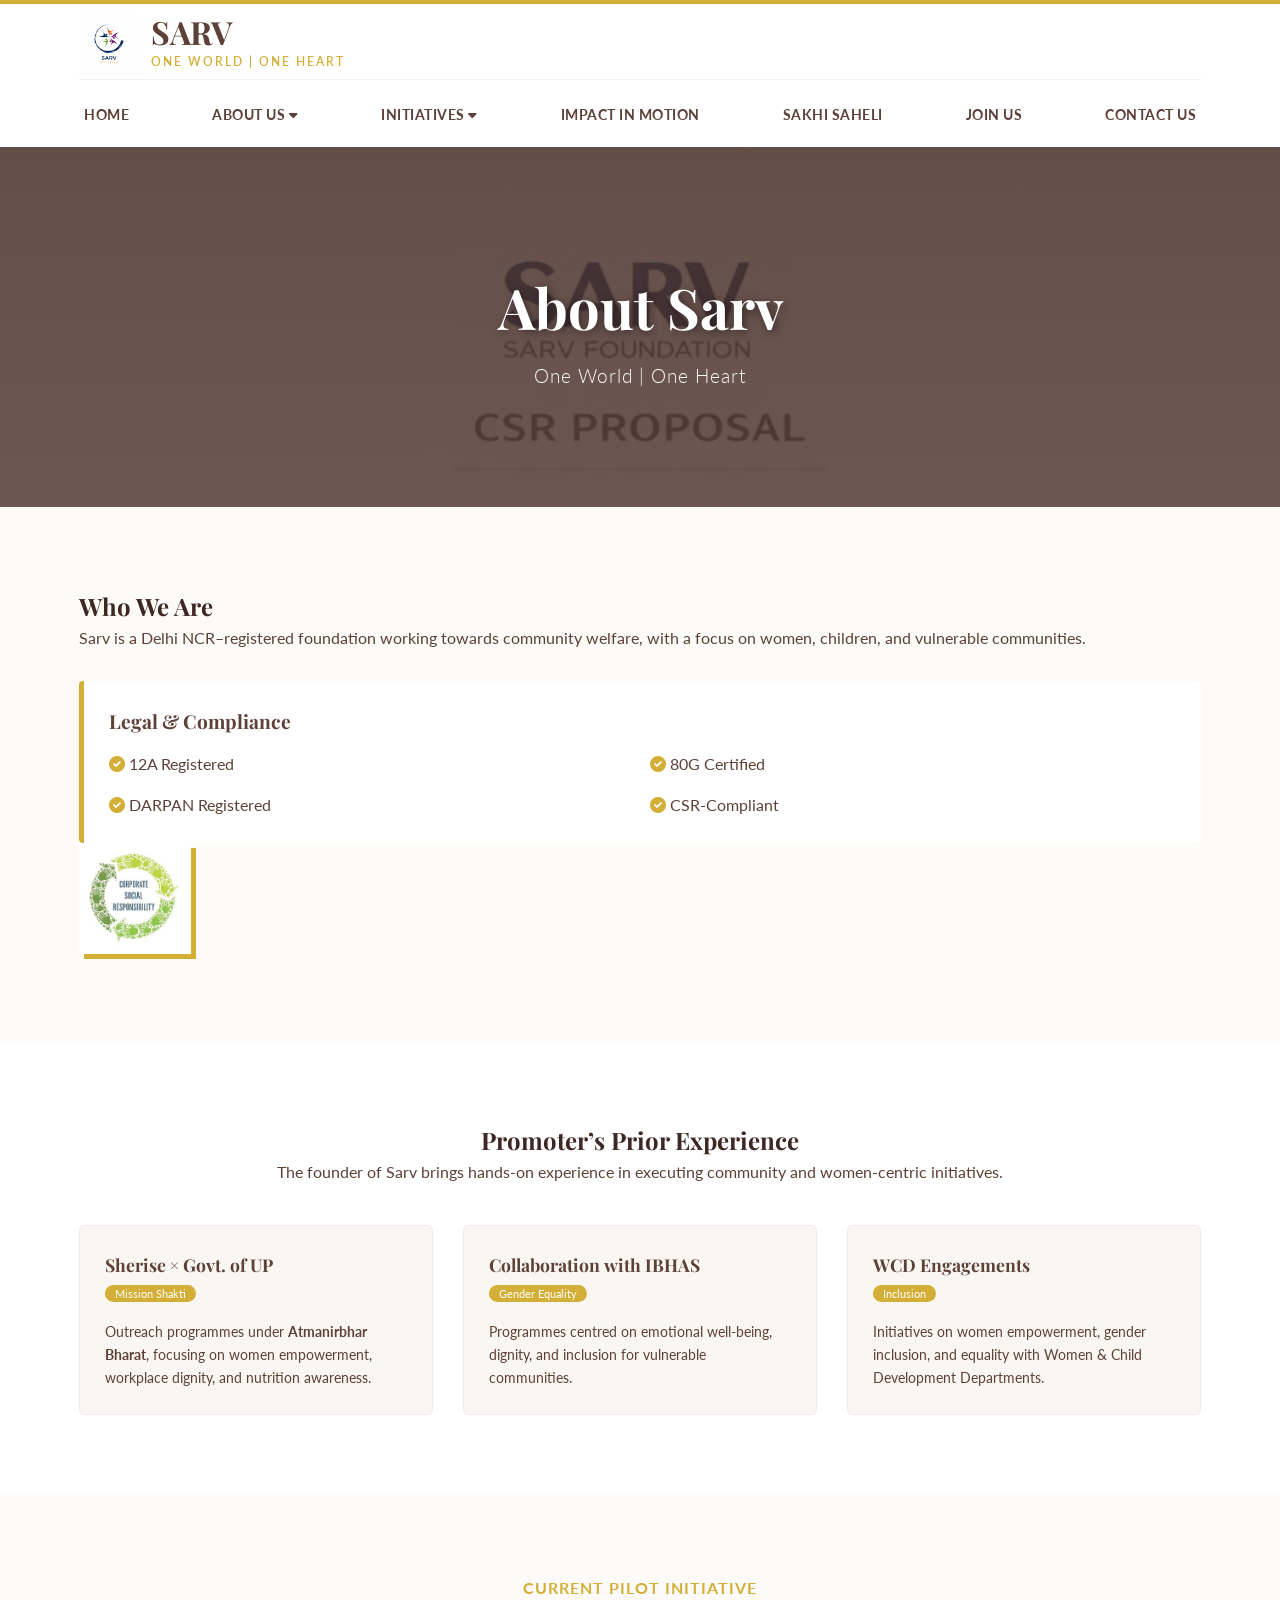
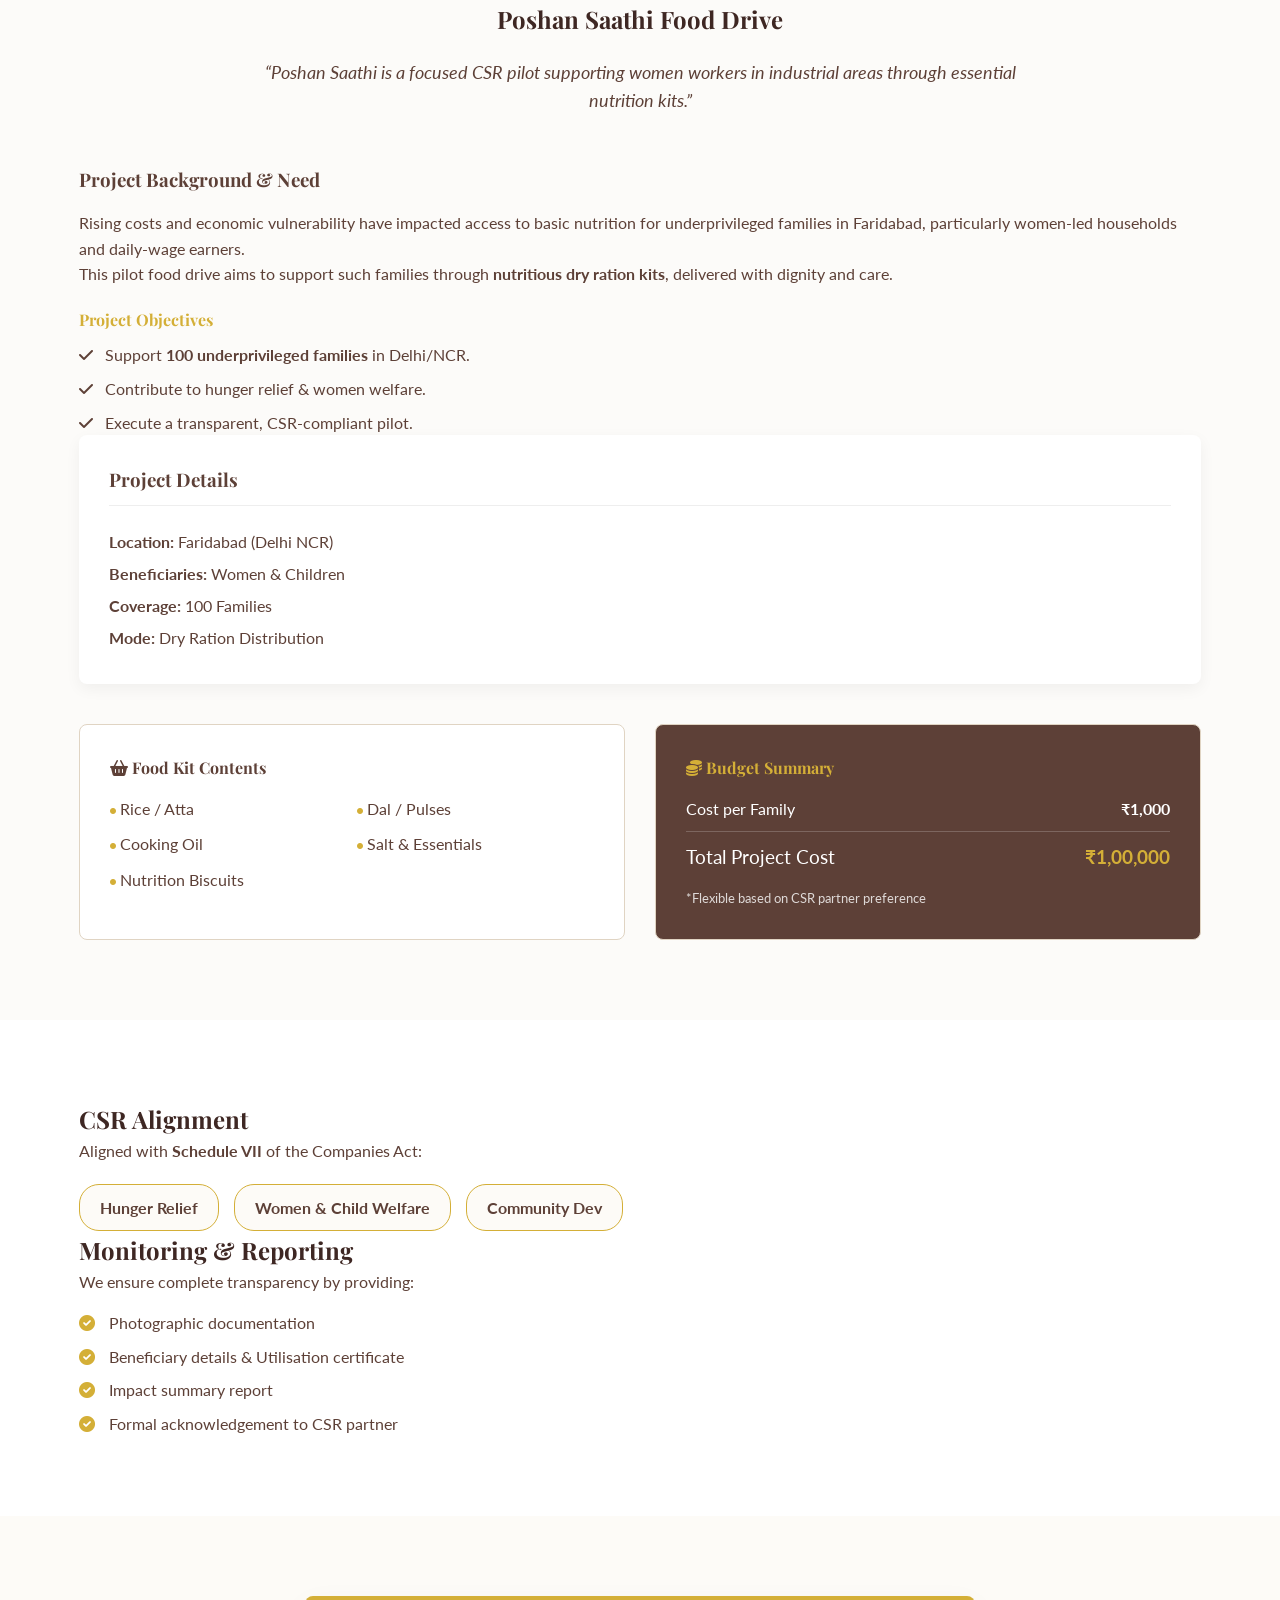
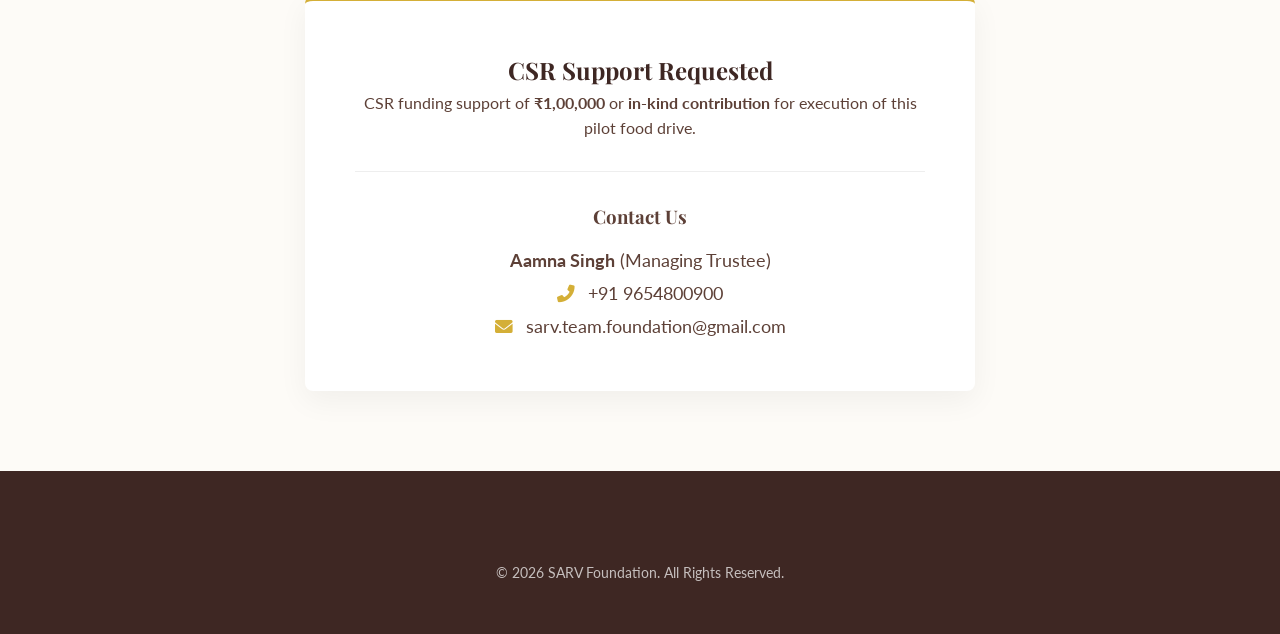
==== about.html @ adab94d7 "Update about.html" ====
<!DOCTYPE html>
<html lang="en">
<head>
    <meta charset="UTF-8">
    <meta name="viewport" content="width=device-width, initial-scale=1.0">
    <title>About Us | SARV FOUNDATION</title>
    <link rel="stylesheet" href="style.css">
    <link href="https://fonts.googleapis.com/css2?family=Lato:wght@300;400;600&family=Playfair+Display:wght@500;600;700&display=swap" rel="stylesheet">
    <link rel="stylesheet" href="https://cdnjs.cloudflare.com/ajax/libs/font-awesome/6.0.0/css/all.min.css">
</head>
<body>

    <nav class="navbar">
    <div class="container nav-wrapper">
        
        <div class="brand-row">
            <a href="index.html" class="logo-link">
                <img src="assets/logo final.jpeg" alt="Sarv Foundation Logo">
                <div class="logo-text">
                    <h2>SARV</h2>
                    <span>ONE WORLD | ONE HEART</span>
                </div>
            </a>
            <div class="hamburger">
                <i class="fas fa-bars"></i>
            </div>
        </div>

        <div class="menu-row">
            <ul class="nav-menu">
                <li><a href="index.html">HOME</a></li>
                
                <li class="dropdown">
                    <a href="about.html" class="dropbtn" class="active">ABOUT US <i class="fas fa-caret-down"></i></a>
                    <ul class="dropdown-content">
                        <li><a href="essence.html">OUR ESSENCE</a></li>
                        <li><a href="journey.html">OUR JOURNEY</a></li>
                        <li><a href="vision.html">OUR VISION</a></li>
                        <li><a href="mission.html">OUR MISSION</a></li>
                        <li><a href="values.html">OUR VALUES</a></li>
                    </ul>
                </li>
                <li class="dropdown">
                    <a href="initiatives.html" class="dropbtn">INITIATIVES <i class="fas fa-caret-down"></i></a>
                    <ul class="dropdown-content">
                        <li><a href="sakhi-saheli.html">SAKHI SAHELI</a></li>
                    </ul>
                </li>
                <li><a href="impact.html">IMPACT IN MOTION</a></li>
                <li><a href="sakhi-saheli.html">SAKHI SAHELI</a></li>
                <li><a href="join-us.html">JOIN US</a></li>
                <li><a href="contact.html">CONTACT US</a></li>
            </ul>
        </div>

    </div>
</nav>
    <header class="hero-section" style="height: 40vh; background: linear-gradient(rgba(93, 64, 55, 0.7), rgba(93, 64, 55, 0.7)), url('assets/sakhi saheli flyer.jpeg') center/cover;">
        <div class="hero-overlay"></div>
        <div class="container hero-content text-center">
            <h1 style="color: #fff;">About Sarv</h1>
            <p style="color: #fdfbf7; font-size: 1.2rem;">One World | One Heart</p>
        </div>
    </header>

    <section class="section-padding bg-warm">
        <div class="container split-layout">
            <div class="text-block">
                <h2 class="section-title">Who We Are</h2>
                <p class="lead-text">Sarv is a Delhi NCR–registered foundation working towards community welfare, with a focus on women, children, and vulnerable communities.</p>
                
                <div class="compliance-box" style="margin-top: 30px; background: #fff; padding: 25px; border-left: 5px solid var(--gold-accent); border-radius: 4px;">
                    <h3 style="font-size: 1.2rem; margin-bottom: 15px; color: var(--primary-brown);">Legal & Compliance</h3>
                    <ul class="cert-grid" style="display: grid; grid-template-columns: 1fr 1fr; gap: 15px; list-style: none;">
                        <li><i class="fas fa-check-circle" style="color: var(--gold-accent);"></i> 12A Registered</li>
                        <li><i class="fas fa-check-circle" style="color: var(--gold-accent);"></i> 80G Certified</li>
                        <li><i class="fas fa-check-circle" style="color: var(--gold-accent);"></i> DARPAN Registered</li>
                        <li><i class="fas fa-check-circle" style="color: var(--gold-accent);"></i> CSR-Compliant</li>
                    </ul>
                </div>
            </div>
            <div class="image-block">
                <img src="assets/csr logo.jpg.jpeg" alt="CSR Compliance" class="framed-img" style="width: 10%; border: 8px solid #fff; box-shadow: 5px 5px 0 var(--gold-accent);">
            </div>
        </div>
    </section>

    <section class="section-padding bg-white">
        <div class="container">
            <h2 class="section-title text-center">Promoter’s Prior Experience</h2>
            <p class="section-sub text-center" style="max-width: 800px; margin: 0 auto 40px auto;">The founder of Sarv brings hands-on experience in executing community and women-centric initiatives.</p>
            
            <div class="project-grid" style="display: grid; grid-template-columns: repeat(3, 1fr); gap: 30px;">
                <div class="project-card" style="padding: 25px; border: 1px solid #eee; background: #faf7f2;">
                    <h3 style="font-size: 1.1rem; color: var(--primary-brown);">Sherise × Govt. of UP</h3>
                    <span style="background: var(--gold-accent); color: white; padding: 2px 10px; font-size: 0.7rem; border-radius: 20px;">Mission Shakti</span>
                    <p style="margin-top: 15px; font-size: 0.9rem;">Outreach programmes under <strong>Atmanirbhar Bharat</strong>, focusing on women empowerment, workplace dignity, and nutrition awareness.</p>
                </div>
                <div class="project-card" style="padding: 25px; border: 1px solid #eee; background: #faf7f2;">
                    <h3 style="font-size: 1.1rem; color: var(--primary-brown);">Collaboration with IBHAS</h3>
                    <span style="background: var(--gold-accent); color: white; padding: 2px 10px; font-size: 0.7rem; border-radius: 20px;">Gender Equality</span>
                    <p style="margin-top: 15px; font-size: 0.9rem;">Programmes centred on emotional well-being, dignity, and inclusion for vulnerable communities.</p>
                </div>
                <div class="project-card" style="padding: 25px; border: 1px solid #eee; background: #faf7f2;">
                    <h3 style="font-size: 1.1rem; color: var(--primary-brown);">WCD Engagements</h3>
                    <span style="background: var(--gold-accent); color: white; padding: 2px 10px; font-size: 0.7rem; border-radius: 20px;">Inclusion</span>
                    <p style="margin-top: 15px; font-size: 0.9rem;">Initiatives on women empowerment, gender inclusion, and equality with Women & Child Development Departments.</p>
                </div>
            </div>
        </div>
    </section>

    <section class="section-padding bg-warm" style="background-color: #fcfbf9;">
        <div class="container">
            <div class="text-center" style="margin-bottom: 50px;">
                <span style="color: var(--gold-accent); font-weight: bold; text-transform: uppercase; letter-spacing: 1px;">Current Pilot Initiative</span>
                <h2 class="section-title">Poshan Saathi Food Drive</h2>
                <p class="lead-text" style="font-size: 1.1rem; max-width: 800px; margin: 20px auto; font-style: italic;">
                    “Poshan Saathi is a focused CSR pilot supporting women workers in industrial areas through essential nutrition kits.”
                </p>
            </div>

            <div class="split-layout" style="align-items: flex-start; margin-bottom: 40px;">
                <div class="text-block">
                    <h3 style="color: var(--primary-brown); margin-bottom: 15px;">Project Background & Need</h3>
                    <p>Rising costs and economic vulnerability have impacted access to basic nutrition for underprivileged families in Faridabad, particularly women-led households and daily-wage earners.</p>
                    <p>This pilot food drive aims to support such families through <strong>nutritious dry ration kits</strong>, delivered with dignity and care.</p>
                    
                    <h4 style="margin-top: 20px; color: var(--gold-accent);">Project Objectives</h4>
                    <ul style="list-style: none; padding: 0; margin-top: 10px;">
                        <li style="margin-bottom: 8px;"><i class="fas fa-check" style="color: var(--primary-brown); margin-right: 8px;"></i> Support <strong>100 underprivileged families</strong> in Delhi/NCR.</li>
                        <li style="margin-bottom: 8px;"><i class="fas fa-check" style="color: var(--primary-brown); margin-right: 8px;"></i> Contribute to hunger relief & women welfare.</li>
                        <li><i class="fas fa-check" style="color: var(--primary-brown); margin-right: 8px;"></i> Execute a transparent, CSR-compliant pilot.</li>
                    </ul>
                </div>
                
                <div class="text-block" style="background: #fff; padding: 30px; border-radius: 8px; box-shadow: 0 5px 15px rgba(0,0,0,0.05);">
                    <h3 style="color: var(--primary-brown); border-bottom: 1px solid #eee; padding-bottom: 10px; margin-bottom: 20px;">Project Details</h3>
                    <ul style="list-style: none; padding: 0; line-height: 2;">
                        <li><strong>Location:</strong> Faridabad (Delhi NCR)</li>
                        <li><strong>Beneficiaries:</strong> Women & Children</li>
                        <li><strong>Coverage:</strong> 100 Families</li>
                        <li><strong>Mode:</strong> Dry Ration Distribution</li>
                    </ul>
                </div>
            </div>

            <div class="project-grid" style="display: grid; grid-template-columns: 1fr 1fr; gap: 30px;">
                <div class="project-card" style="background: #fff; padding: 30px; border-radius: 8px;">
                    <h4 style="color: var(--primary-brown); margin-bottom: 15px;"><i class="fas fa-shopping-basket"></i> Food Kit Contents</h4>
                    <ul style="list-style: none; padding: 0; display: grid; grid-template-columns: 1fr 1fr; gap: 10px;">
                        <li><i class="fas fa-circle" style="font-size: 6px; color: var(--gold-accent); vertical-align: middle;"></i> Rice / Atta</li>
                        <li><i class="fas fa-circle" style="font-size: 6px; color: var(--gold-accent); vertical-align: middle;"></i> Dal / Pulses</li>
                        <li><i class="fas fa-circle" style="font-size: 6px; color: var(--gold-accent); vertical-align: middle;"></i> Cooking Oil</li>
                        <li><i class="fas fa-circle" style="font-size: 6px; color: var(--gold-accent); vertical-align: middle;"></i> Salt & Essentials</li>
                        <li><i class="fas fa-circle" style="font-size: 6px; color: var(--gold-accent); vertical-align: middle;"></i> Nutrition Biscuits</li>
                    </ul>
                </div>

                <div class="project-card" style="background: var(--primary-brown); padding: 30px; border-radius: 8px; color: white;">
                    <h4 style="color: var(--gold-accent); margin-bottom: 15px;"><i class="fas fa-coins"></i> Budget Summary</h4>
                    <div style="display: flex; justify-content: space-between; margin-bottom: 10px; border-bottom: 1px solid rgba(255,255,255,0.2); padding-bottom: 10px;">
                        <span>Cost per Family</span>
                        <strong>₹1,000</strong>
                    </div>
                    <div style="display: flex; justify-content: space-between; font-size: 1.2rem;">
                        <span>Total Project Cost</span>
                        <strong style="color: var(--gold-accent);">₹1,00,000</strong>
                    </div>
                    <p style="font-size: 0.8rem; margin-top: 15px; opacity: 0.8;">*Flexible based on CSR partner preference</p>
                </div>
            </div>
        </div>
    </section>

    <section class="section-padding bg-white">
        <div class="container">
            <div class="split-layout">
                <div class="text-block">
                    <h2 class="section-title">CSR Alignment</h2>
                    <p style="margin-bottom: 20px;">Aligned with <strong>Schedule VII</strong> of the Companies Act:</p>
                    <div style="display: flex; gap: 15px; flex-wrap: wrap;">
                        <span style="background: #fdfbf7; padding: 10px 20px; border: 1px solid var(--gold-accent); border-radius: 20px; color: var(--primary-brown); font-weight: bold;">Hunger Relief</span>
                        <span style="background: #fdfbf7; padding: 10px 20px; border: 1px solid var(--gold-accent); border-radius: 20px; color: var(--primary-brown); font-weight: bold;">Women & Child Welfare</span>
                        <span style="background: #fdfbf7; padding: 10px 20px; border: 1px solid var(--gold-accent); border-radius: 20px; color: var(--primary-brown); font-weight: bold;">Community Dev</span>
                    </div>
                </div>

                <div class="text-block">
                    <h2 class="section-title">Monitoring & Reporting</h2>
                    <p>We ensure complete transparency by providing:</p>
                    <ul style="list-style: none; padding: 0; margin-top: 15px;">
                        <li style="margin-bottom: 8px;"><i class="fas fa-check-circle" style="color: var(--gold-accent); margin-right: 10px;"></i> Photographic documentation</li>
                        <li style="margin-bottom: 8px;"><i class="fas fa-check-circle" style="color: var(--gold-accent); margin-right: 10px;"></i> Beneficiary details & Utilisation certificate</li>
                        <li style="margin-bottom: 8px;"><i class="fas fa-check-circle" style="color: var(--gold-accent); margin-right: 10px;"></i> Impact summary report</li>
                        <li><i class="fas fa-check-circle" style="color: var(--gold-accent); margin-right: 10px;"></i> Formal acknowledgement to CSR partner</li>
                    </ul>
                </div>
            </div>
        </div>
    </section>

    <section id="contact" class="section-padding bg-warm" style="text-align: center;">
        <div class="container" style="max-width: 700px;">
            <div class="contact-box" style="background: #fff; padding: 50px; border-radius: 8px; box-shadow: 0 10px 30px rgba(0,0,0,0.05); border-top: 5px solid var(--gold-accent);">
                <h2 class="section-title">CSR Support Requested</h2>
                <p class="lead-text">CSR funding support of <strong>₹1,00,000</strong> or <strong>in-kind contribution</strong> for execution of this pilot food drive.</p>
                
                <hr style="margin: 30px 0; border: 0; border-top: 1px solid #eee;">
                
                <h3 style="margin-bottom: 15px; color: var(--primary-brown);">Contact Us</h3>
                <p style="font-size: 1.1rem; margin-bottom: 5px;"><strong>Aamna Singh</strong> (Managing Trustee)</p>
                <p style="font-size: 1.1rem; margin-bottom: 5px;"><i class="fas fa-phone-alt" style="color: var(--gold-accent); margin-right: 8px;"></i> +91 9654800900</p>
                <p style="font-size: 1.1rem;"><i class="fas fa-envelope" style="color: var(--gold-accent); margin-right: 8px;"></i> sarv.team.foundation@gmail.com</p>
            </div>
        </div>
    </section>

    <footer>
        <div class="container text-center" style="padding: 30px 0; color: rgba(255,255,255,0.7); font-size: 0.9rem;">
            <p>&copy; 2026 SARV Foundation. All Rights Reserved.</p>
        </div>
    </footer>

    <script src="script.js"></script>
</body>
</html>
---- style.css ----
/* =========================================
   1. VARIABLES & THEME SETUP
   ================================********* */
:root {
    --primary-brown: #5d4037;   /* Warm Brown */
    --dark-brown: #3e2723;      /* Deep Brown */
    --gold-accent: #d4af37;     /* Soft Gold */
    --soft-beige: #fdfbf7;      /* Main Background */
    --white: #ffffff;
    --text-grey: #666;
    
    --font-heading: 'Playfair Display', serif;
    --font-body: 'Lato', sans-serif;
}

/* =========================================
   2. GLOBAL STYLES
   ================================********* */
* { margin: 0; padding: 0; box-sizing: border-box; }

body {
    font-family: var(--font-body);
    color: var(--primary-brown);
    line-height: 1.6;
    background-color: var(--soft-beige); /* Default Clean Background for all pages */
}

h1, h2, h3, h4, h5, h6 {
    font-family: var(--font-heading);
    font-weight: 700;
    color: var(--dark-brown);
}

/* --- TEXTURED BACKGROUND (Only for Join Us & Impact Pages) --- */
/* HTML usage: <section class="section-padding textured-bg"> */
.textured-bg {
    background-color: var(--soft-beige);
    background-image: radial-gradient(#d4af37 1px, transparent 1px);
    background-size: 25px 25px; /* Dots spacing */
}

/* Other Background Utilities */
.bg-warm { background-color: #fdfbf7; }
.bg-white { background-color: #ffffff; }
.bg-beige { background-color: #f7f3e8; }

input, button, select, textarea { font-family: var(--font-body); }
a { text-decoration: none; transition: 0.3s; color: inherit; }
ul { list-style: none; }

.container { width: 90%; max-width: 1200px; margin: 0 auto; padding: 0 15px; }
.text-center { text-align: center; }
.mb-50 { margin-bottom: 50px; }
.mb-40 { margin-bottom: 40px; }
.section-padding { padding: 80px 0; }

/* =========================================
   3. NAVIGATION
   ================================********* */
.navbar {
    background: #ffffff;
    padding: 10px 0;
    box-shadow: 0 4px 12px rgba(93, 64, 55, 0.08);
    position: sticky;
    top: 0;
    z-index: 1000;
    border-top: 4px solid var(--gold-accent);
}

.nav-wrapper { display: flex; flex-direction: column; gap: 15px; }

/* Row 1: Brand */
.brand-row { display: flex; justify-content: space-between; align-items: center; border-bottom: 1px solid rgba(0,0,0,0.05); padding-bottom: 5px; }
.logo-link { display: flex; align-items: center; gap: 12px; text-decoration: none; }
.logo-link img { height: 60px; }
.logo-text h2 { margin: 0; font-size: 2rem; line-height: 1; font-family: 'Playfair Display', serif; color: var(--primary-brown); }
.logo-text span { font-size: 0.75rem; letter-spacing: 2px; color: var(--gold-accent); text-transform: uppercase; display: block; margin-top: 4px; font-weight: 600; }

/* Row 2: Menu */
.menu-row { width: 100%; }
.nav-menu { display: flex; justify-content: space-between; align-items: center; margin: 0; padding: 0; }
.nav-menu li { list-style: none; position: relative; }
.nav-menu a {
    font-family: 'Lato', sans-serif; font-weight: 700; font-size: 0.85rem; text-transform: uppercase; color: var(--primary-brown); letter-spacing: 0.5px; padding: 10px 5px; display: block; white-space: nowrap; transition: color 0.3s;
}
.nav-menu a:hover, .nav-menu a.active { color: var(--gold-accent); }

/* Dropdown */
.dropdown-content { display: none; position: absolute; background-color: #ffffff; min-width: 180px; box-shadow: 0px 8px 16px rgba(0,0,0,0.1); z-index: 1001; top: 100%; left: 0; padding: 10px 0; border-top: 3px solid var(--gold-accent); }
.dropdown:hover .dropdown-content { display: block; }
.dropdown-content li a { padding: 10px 20px; font-size: 0.8rem; color: #555; border-bottom: 1px solid #f5f5f5; }
.dropdown-content li a:hover { background-color: #faf7f2; color: var(--primary-brown); }

/* Hamburger */
.hamburger { display: none; font-size: 1.8rem; color: var(--primary-brown); cursor: pointer; }

/* =========================================
   4. BUTTONS
   ================================********* */
.btn-gold { background-color: var(--gold-accent); color: var(--white); padding: 10px 25px; font-weight: 700; text-transform: uppercase; border-radius: 4px; }
.btn-gold:hover { background-color: var(--primary-brown); }

.btn-brown { background-color: var(--primary-brown); color: var(--white); padding: 12px 30px; font-weight: 700; text-transform: uppercase; display: inline-block; border-radius: 4px; }
.btn-brown:hover { background-color: var(--gold-accent); }

.btn-link { margin-top: auto; font-weight: bold; text-transform: uppercase; font-size: 0.85rem; color: var(--primary-brown); text-decoration: none; letter-spacing: 1px; display: inline-flex; align-items: center; gap: 5px; transition: gap 0.3s; }
.btn-link:hover { gap: 10px; }

.divider-gold-center { width: 100px; height: 3px; background-color: var(--gold-accent); margin: 20px auto; }

/* =========================================
   5. HEADER & HERO SECTIONS (Corrected Formatting)
   ================================********* */
.hero-section {
    position: relative;
    display: flex;
    align-items: center;
    justify-content: center;
    /* FIX: Height 55vh ensures it's tall enough but not full screen */
    height: 75vh; 
    /* FIX: Top Center ensures heads/faces aren't cut off */
    background-position: top center !important; 
    background-size: cover !important;
    background-repeat: no-repeat !important;
}

.hero-overlay {
    position: absolute; top: 0; left: 0; width: 100%; height: 100%;
    background: linear-gradient(rgba(62, 39, 35, 0.5), rgba(62, 39, 35, 0.4)); /* Consistent overlay */
    z-index: 1;
}

.hero-content { position: relative; z-index: 2; text-align: center; color: #fff; }
.hero-content h1 { font-size: 3.5rem; text-shadow: 2px 2px 10px rgba(0,0,0,0.5); margin-bottom: 10px; }
.hero-content p { font-size: 1.3rem; font-weight: 300; letter-spacing: 1px; color: #fdfbf7; }

/* Cover Hero (Only for Home Page) */
.cover-hero {
    position: relative;
    height: 85vh;
    background-size: cover !important;
    background-position: center !important;
    display: flex;
    align-items: center;
    justify-content: center;
}
.hero-overlay-gradient {
    position: absolute; top: 0; left: 0; width: 100%; height: 100%;
    background: linear-gradient(135deg, rgba(93, 64, 55, 0.85) 0%, rgba(212, 175, 55, 0.4) 100%);
    z-index: 1;
}
.mandala-pattern {
    position: absolute; top: 0; left: 0; width: 100%; height: 100%; z-index: 2; opacity: 0.1;
    background-image: radial-gradient(circle at center, transparent 0%, transparent 20%, #fff 21%, #fff 22%, transparent 23%), radial-gradient(circle at center, transparent 0%, transparent 30%, #fff 31%, #fff 32%, transparent 33%);
    background-size: 100px 100px;
}
.main-title { font-family: 'Playfair Display', serif; font-size: 4.5rem; font-weight: 700; color: #fff; margin-bottom: 10px; z-index: 3; position: relative; }
.sub-title { font-family: 'Playfair Display', serif; font-size: 2rem; color: #fdfbf7; margin-bottom: 20px; font-weight: 400; z-index: 3; position: relative; }
.hero-text { font-family: 'Lato', sans-serif; font-size: 1.4rem; color: #fdfbf7; z-index: 3; position: relative; }

.btn-hero { display: inline-block; padding: 15px 35px; margin: 10px; border-radius: 50px; font-weight: bold; text-transform: uppercase; letter-spacing: 1px; transition: all 0.3s ease; font-size: 0.9rem; position: relative; z-index: 3; }
.btn-hero.primary { background-color: var(--gold-accent); color: var(--primary-brown); }
.btn-hero.secondary { border: 2px solid #fff; color: #fff; }
.btn-hero:hover { background-color: #fff; color: var(--primary-brown); }

/* =========================================
   6. IMPACT & GALLERY
   ================================********* */
.impact-gallery-section { position: relative; padding: 20px; background-color: var(--soft-beige); min-height: 100vh; }
.impact-overlay-title { text-align: center; padding: 60px 0 40px; position: relative; z-index: 2; }
.impact-overlay-title h1 { font-size: 4rem; color: var(--primary-brown); letter-spacing: 3px; margin-bottom: 15px; }

.gallery-grid {
    display: grid; grid-template-columns: repeat(auto-fill, minmax(300px, 1fr)); gap: 20px; margin-top: 40px;
}
.gallery-item {
    position: relative; overflow: hidden; border-radius: 8px; box-shadow: 0 10px 25px rgba(93, 64, 55, 0.15);
    height: 300px; /* Fixed height for uniformity */
    background: #fff; border: 4px solid #fff; transition: transform 0.3s ease; cursor: pointer;
}
.gallery-item:hover { transform: scale(1.03); z-index: 5; }
.gallery-item img { width: 100%; height: 100%; object-fit: cover; transition: transform 0.5s ease; }

.hover-caption { position: absolute; bottom: 0; left: 0; width: 100%; background: linear-gradient(transparent, rgba(62, 39, 35, 0.9)); color: #fff; padding: 20px; transform: translateY(100%); transition: transform 0.3s ease; }
.gallery-item:hover .hover-caption { transform: translateY(0); }

/* Lightbox */
.lightbox { display: none; position: fixed; z-index: 9999; padding-top: 50px; left: 0; top: 0; width: 100%; height: 100%; overflow: auto; background-color: rgba(0,0,0,0.9); }
.lightbox-content { margin: auto; display: block; width: 80%; max-width: 900px; max-height: 80vh; object-fit: contain; border: 4px solid var(--white); }
.close-btn { position: absolute; top: 15px; right: 35px; color: #f1f1f1; font-size: 40px; font-weight: bold; cursor: pointer; }

/* =========================================
   7. PAGE SPECIFIC SECTIONS
   ================================********* */
/* Project Grid */
.project-grid { display: grid; grid-template-columns: repeat(3, 1fr); gap: 30px; }
.project-card { background: var(--white); border: 1px solid #e0d4c3; border-radius: 6px; overflow: hidden; transition: 0.3s; }
.project-card:hover { box-shadow: 0 15px 30px rgba(93, 64, 55, 0.1); transform: translateY(-5px); }

/* Initiatives */
.initiatives-grid { display: grid; grid-template-columns: repeat(2, 1fr); gap: 40px; margin-top: 40px; }
.initiative-card { border-radius: 12px; overflow: hidden; display: flex; flex-direction: column; border: 1px solid rgba(0,0,0,0.05); transition: transform 0.3s; }
.initiative-card:hover { transform: translateY(-8px); box-shadow: 0 15px 35px rgba(93, 64, 55, 0.1); }
.card-image-box { height: 250px; width: 100%; overflow: hidden; }
.card-image-box img { width: 100%; height: 100%; object-fit: cover; transition: transform 0.5s ease; }
.initiative-card:hover .card-image-box img { transform: scale(1.05); }
.card-content { padding: 35px; flex-grow: 1; display: flex; flex-direction: column; background: #fff; }

.pastel-pink { border-bottom: 4px solid #f8bbd0; background-color: #fdf2f5; }
.pastel-green { border-bottom: 4px solid #c8e6c9; background-color: #f1f8e9; }
.pastel-blue { border-bottom: 4px solid #bbdefb; background-color: #f3f9fe; }
.pastel-orange { border-bottom: 4px solid #ffe0b2; background-color: #fff8f0; }
.pastel-purple { border-bottom: 4px solid #ce93d8; background-color: #f3e5f5; }

/* Join Us */
.join-grid-layout { display: grid; grid-template-columns: repeat(auto-fit, minmax(250px, 1fr)); gap: 30px; margin-top: 40px; }
.join-card { background: white; padding: 40px 25px; border-radius: 8px; text-align: center; box-shadow: 0 5px 20px rgba(0,0,0,0.05); border-bottom: 4px solid transparent; transition: 0.3s; }
.join-card:hover { transform: translateY(-5px); border-bottom-color: var(--gold-accent); }
.icon-circle { width: 80px; height: 80px; border-radius: 50%; display: flex; align-items: center; justify-content: center; margin: 0 auto 25px auto; font-size: 2rem; color: white; }
.earth-tone-1 { background-color: #8D6E63; }
.earth-tone-2 { background-color: #D4AF37; }
.earth-tone-3 { background-color: #5D4037; }
.earth-tone-4 { background-color: #A1887F; }
.btn-text { color: var(--gold-accent); font-weight: bold; text-transform: uppercase; font-size: 0.85rem; letter-spacing: 1px; transition: color 0.3s; }
.btn-text:hover { color: var(--primary-brown); text-decoration: underline; }

/* --- ESSENCE PAGE (Overlapping Collage) --- */

.collage-container {
    position: relative;
    width: 100%;
    max-width: 450px; /* Width controlled */
    height: 400px;    /* Sufficient height for overlapping */
    margin: 0 auto;
}

.collage-item {
    position: absolute;
    border: 6px solid #fff;
    box-shadow: 0 10px 25px rgba(93, 64, 55, 0.15);
    border-radius: 4px;
    overflow: hidden;
    transition: all 0.4s ease; /* Smooth Zoom Effect */
    cursor: default; /* No pointer cursor implies not clickable */
}

.collage-item img {
    width: 100%;
    height: 100%;
    object-fit: cover;
    display: block;
}

/* --- HOVER EFFECT: Zoom & Highlight --- */
.collage-item:hover {
    transform: scale(1.1) !important; /* Zoom in */
    z-index: 20 !important; /* Bring to front */
    box-shadow: 0 20px 40px rgba(93, 64, 55, 0.3);
}

/* --- IMAGE POSITIONS --- */

/* Image 1: Top Left (DSC_7257.JPG) */
.img-1 {
    width: 240px;
    height: 180px;
    top: 0;
    left: 0;
    transform: rotate(-5deg);
    z-index: 1;
}

/* Image 2: Bottom Right (DSC_7565.JPG) */
.img-2 {
    width: 340px;
    height: 260px;
    bottom: 10px;
    right: 0;
    transform: rotate(4deg);
    z-index: 2;
}

/* Image 3: Center/Overlay (img.png) */
.img-3 {
    width: 260px;
    height: 200px;
    top: 35%;
    left: 15%;
    transform: rotate(-3deg);
    z-index: 3;
    border-color: var(--gold-accent); /* Gold border for emphasis */
}

/* Responsive Adjustments */
@media (max-width: 900px) {
    .split-layout {
        flex-direction: column; /* Text top, Images bottom */
    }
    .collage-container {
        margin-top: 40px;
        height: 350px;
    }
}
/* Timeline */
.timeline-container { display: flex; justify-content: space-between; align-items: flex-start; position: relative; margin-top: 50px; padding: 20px 0; }
.timeline-line { position: absolute; top: 40px; left: 50px; right: 50px; height: 3px; background: var(--gold-accent); z-index: 0; }
.timeline-step { position: relative; z-index: 1; text-align: center; flex: 1; padding: 0 10px; }
.timeline-icon { width: 80px; height: 80px; background: #fff; border: 3px solid var(--gold-accent); border-radius: 50%; margin: 0 auto 20px; display: flex; align-items: center; justify-content: center; font-size: 1.8rem; color: var(--primary-brown); box-shadow: 0 5px 15px rgba(93, 64, 55, 0.1); transition: transform 0.3s; }
.timeline-step:hover .timeline-icon { transform: scale(1.1); background: var(--gold-accent); color: #fff; }

/* Vision & Mission */
.vision-card { background: #fff; padding: 60px 40px; border-radius: 8px; box-shadow: 0 10px 40px rgba(93, 64, 55, 0.08); border-top: 6px solid var(--gold-accent); }
.vision-statement { font-family: 'Playfair Display', serif; font-size: 1.8rem; line-height: 1.6; color: var(--primary-brown); font-style: italic; }
.mission-grid-layout { display: grid; grid-template-columns: repeat(2, 1fr); gap: 30px; margin-top: 20px; }
.mission-block { display: flex; align-items: center; padding: 40px; border-radius: 8px; transition: transform 0.3s ease; color: white; box-shadow: 0 10px 20px rgba(0,0,0,0.1); }
.mission-block:hover { transform: translateY(-5px); }
.gold-block { background: linear-gradient(135deg, #d4af37 0%, #c5a059 100%); }
.maroon-block { background: linear-gradient(135deg, #800000 0%, #5c0000 100%); }
.brown-block { background: linear-gradient(135deg, #5d4037 0%, #3e2723 100%); }
.light-block { background-color: #fff8e1; color: #5d4037; border: 2px solid #d4af37; }

/* Values */
.values-grid-large { display: grid; grid-template-columns: repeat(auto-fit, minmax(250px, 1fr)); gap: 40px; margin-top: 30px; }
.value-card-large { background: #fff; padding: 40px 20px; border-radius: 8px; text-align: center; box-shadow: 0 5px 20px rgba(93, 64, 55, 0.05); transition: transform 0.3s ease; border-bottom: 4px solid transparent; }
.value-card-large:hover { transform: translateY(-10px); border-bottom-color: var(--gold-accent); }
.icon-circle-large { width: 100px; height: 100px; border-radius: 50%; display: flex; align-items: center; justify-content: center; margin: 0 auto; font-size: 2.5rem; color: #fff; box-shadow: 0 8px 15px rgba(0,0,0,0.1); }
.earth-1 { background-color: #8D6E63; }
.earth-2 { background-color: #BCAAA4; }
.earth-3 { background-color: #5D4037; }
.earth-4 { background-color: #D7CCC8; color: var(--primary-brown); }

/* =========================================
   8. CONTACT PAGE (Modern Layout)
   ================================********* */
.contact-modern-section { position: relative; padding: 60px 0; min-height: 100vh; display: flex; align-items: center; justify-content: center; }
.contact-bg-blur { 
    position: absolute; top: 0; left: 0; width: 100%; height: 100%; 
    background: url('assets/FB_IMG_1579545923480.jpg') center/cover no-repeat; 
    opacity: 0.15; filter: blur(8px); z-index: 0; 
}

.contact-grid-layout { display: grid; grid-template-columns: 1fr 1.2fr; gap: 40px; max-width: 1100px; margin: 0 auto; align-items: flex-start; z-index: 2; position: relative; }
.contact-details-side { display: flex; flex-direction: column; gap: 20px; }
.detail-card { background: #fff; padding: 25px; border-radius: 10px; box-shadow: 0 5px 15px rgba(93, 64, 55, 0.08); display: flex; align-items: flex-start; gap: 20px; border-left: 5px solid var(--gold-accent); transition: transform 0.3s ease; }
.detail-card:hover { transform: translateY(-5px); }
.card-icon { width: 45px; height: 45px; background: #fdfbf7; border-radius: 50%; display: flex; align-items: center; justify-content: center; color: var(--primary-brown); font-size: 1.2rem; flex-shrink: 0; border: 1px solid #eee; }
.card-info h4 { font-size: 1.1rem; color: var(--primary-brown); margin-bottom: 5px; font-weight: 700; }
.card-info p { font-size: 0.95rem; color: #555; margin-bottom: 2px; line-height: 1.4; }
.card-info a:hover { color: var(--gold-accent); }

.social-card { display: block; text-align: center; border-left: none; border-top: 5px solid var(--primary-brown); }
.social-icons-row { display: flex; justify-content: center; gap: 15px; }
.social-icons-row a { width: 40px; height: 40px; background: var(--soft-beige); color: var(--primary-brown); border-radius: 50%; display: flex; align-items: center; justify-content: center; border: 1px solid var(--gold-accent); transition: 0.3s; }
.social-icons-row a:hover { background: var(--gold-accent); color: white; }

.contact-form-panel { background: #ffffff; padding: 40px; border-radius: 12px; box-shadow: 0 10px 40px rgba(93, 64, 55, 0.1); }
.sarv-form-modern input, .sarv-form-modern select, .sarv-form-modern textarea { width: 100%; padding: 12px; border: 1px solid #e0e0e0; border-radius: 6px; font-family: 'Lato', sans-serif; background: #fcfcfc; margin-bottom: 15px; }
.sarv-form-modern input:focus, .sarv-form-modern textarea:focus { border-color: var(--gold-accent); outline: none; background: #fff; }
.btn-submit-modern { width: 100%; background-color: var(--primary-brown); color: #fff; padding: 15px; border: none; border-radius: 6px; font-size: 1rem; font-weight: bold; text-transform: uppercase; cursor: pointer; transition: 0.3s; }
.btn-submit-modern:hover { background-color: var(--gold-accent); }
.response-badge { margin-top: 25px; padding: 10px; background: #f1f8e9; color: #558b2f; font-size: 0.85rem; border-radius: 4px; text-align: center; font-weight: 600; }

/* =========================================
   9. FOOTER
   ================================********* */
footer { background: var(--dark-brown); color: #d7ccc8; padding: 60px 0 20px; }
.footer-content { display: grid; grid-template-columns: repeat(3, 1fr); gap: 40px; margin-bottom: 40px; }
.col h4 { color: var(--gold-accent); margin-bottom: 20px; font-size: 1.1rem; letter-spacing: 1px; }
.col a { display: block; margin-bottom: 10px; color: inherit; transition: 0.3s; }
.col a:hover { color: var(--gold-accent); padding-left: 5px; }

/* =========================================
   10. RESPONSIVE
   ================================********* */
@media (max-width: 1200px) {
    .menu-row { display: none; position: absolute; top: 100%; left: 0; width: 100%; background: #fff; padding: 0; box-shadow: 0 10px 20px rgba(0,0,0,0.1); }
    .menu-row.active { display: block; }
    .nav-menu { flex-direction: column; align-items: flex-start; }
    .nav-menu li { width: 100%; border-bottom: 1px solid #eee; }
    .nav-menu a { padding: 15px 20px; }
    .hamburger { display: block; }
    .dropdown-content { position: static; display: none; box-shadow: none; border-top: none; background-color: #f9f9f9; padding-left: 20px; }
    .dropdown:hover .dropdown-content { display: block; }
}

@media (max-width: 900px) {
    .contact-grid-layout { grid-template-columns: 1fr; }
    .contact-form-panel { padding: 30px; }
    .form-row { grid-template-columns: 1fr; }
    .hero-section { height: 40vh; }
}

@media (max-width: 768px) {
    .main-title { font-size: 3rem; }
    .sub-title { font-size: 1.5rem; }
    .gallery-grid { display: flex; flex-direction: column; }
    .gallery-item { height: 300px; }
    .project-grid, .initiatives-grid, .values-grid-large, .mission-grid-layout, .join-grid-layout { grid-template-columns: 1fr; }
    .split-layout { flex-direction: column; }
    .footer-content { grid-template-columns: 1fr; text-align: center; }
    .timeline-container { flex-direction: column; align-items: center; gap: 30px; }
    .timeline-line { width: 3px; height: 100%; top: 0; left: 50%; transform: translateX(-50%); }
    .timeline-step { width: 100%; }
}
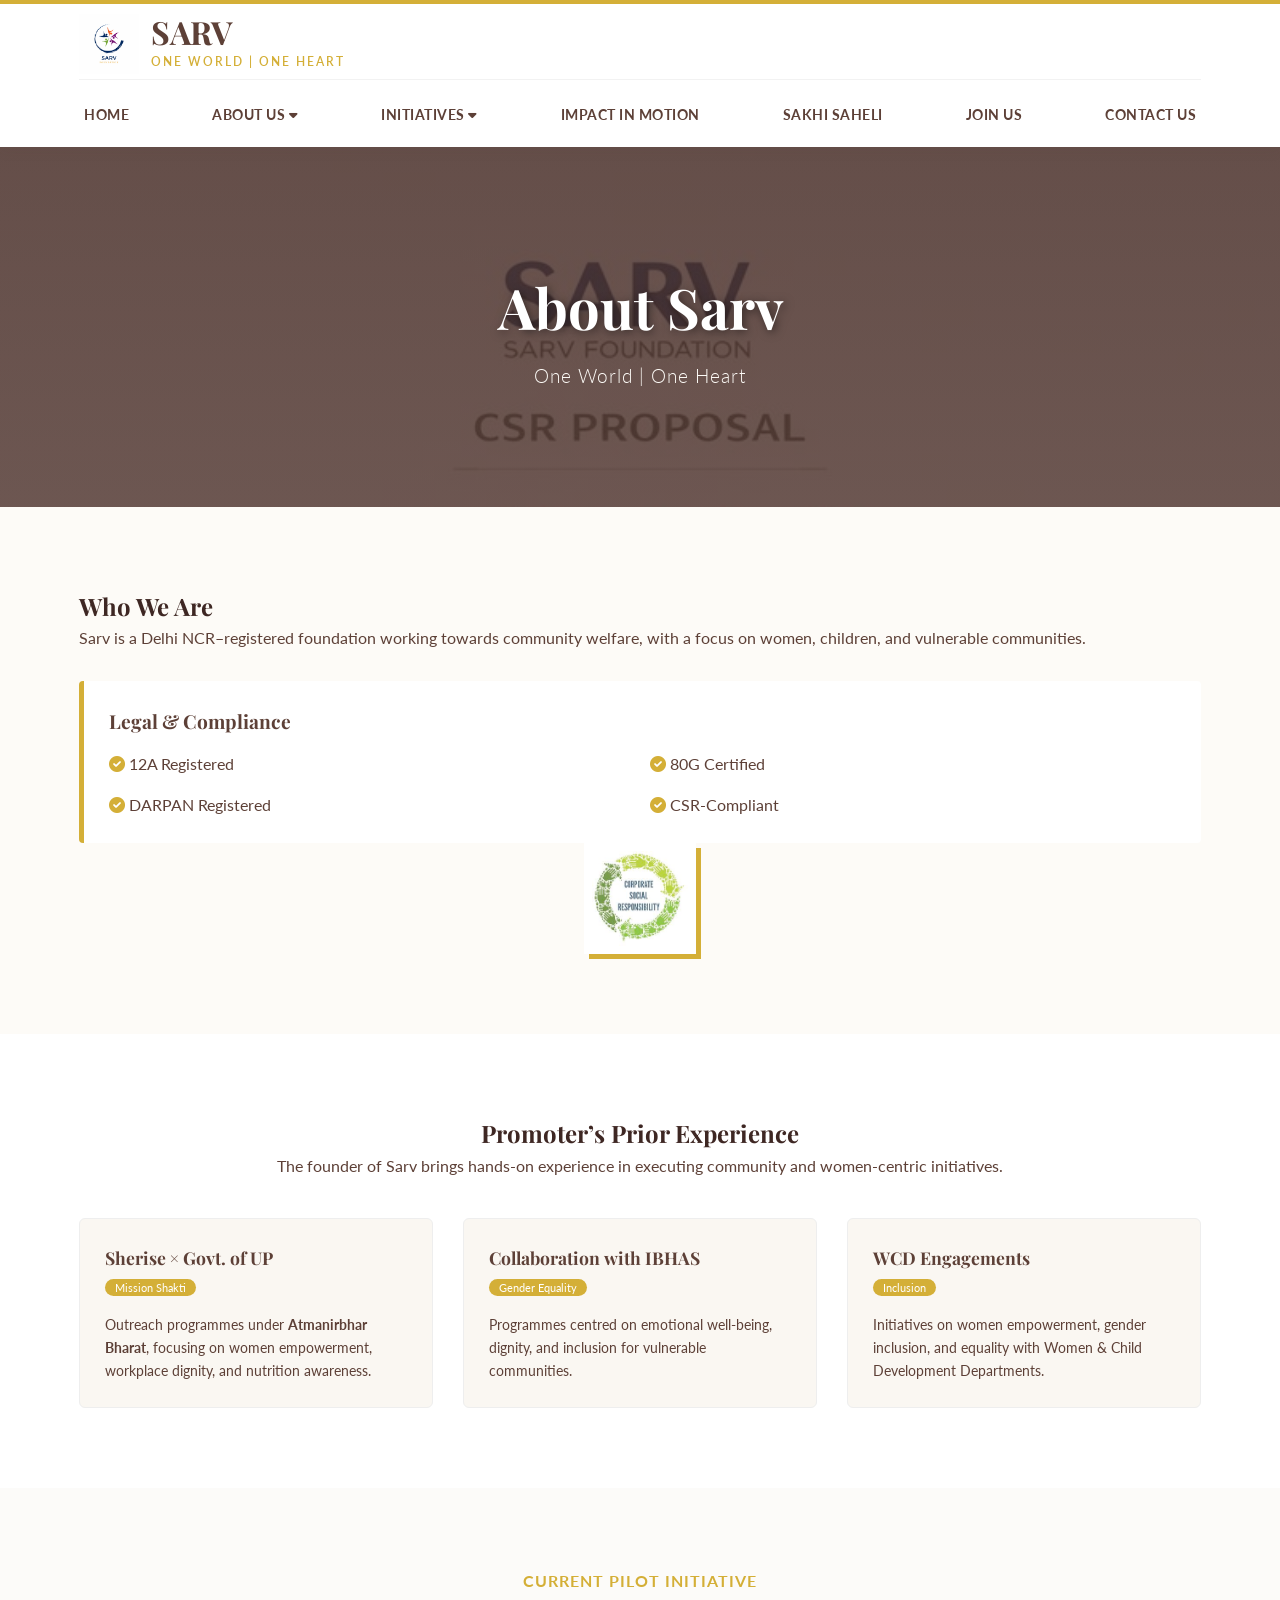
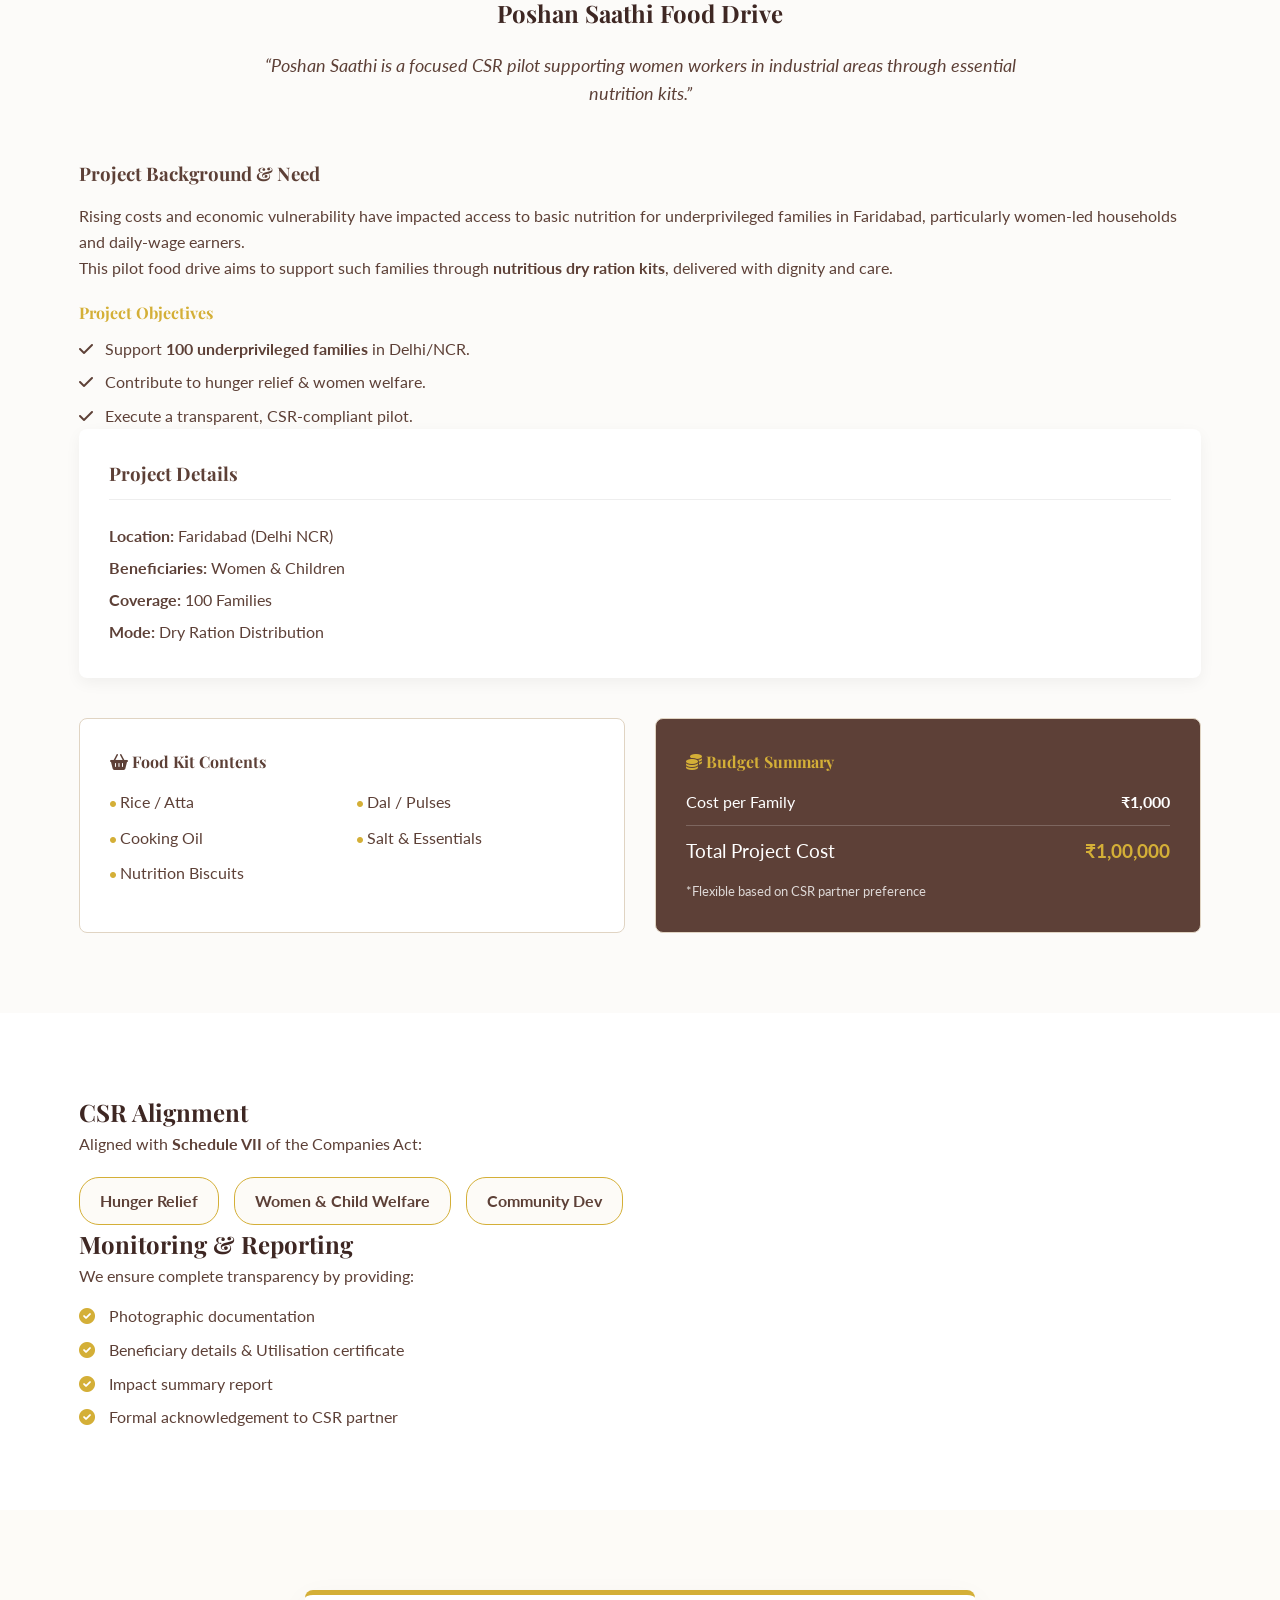
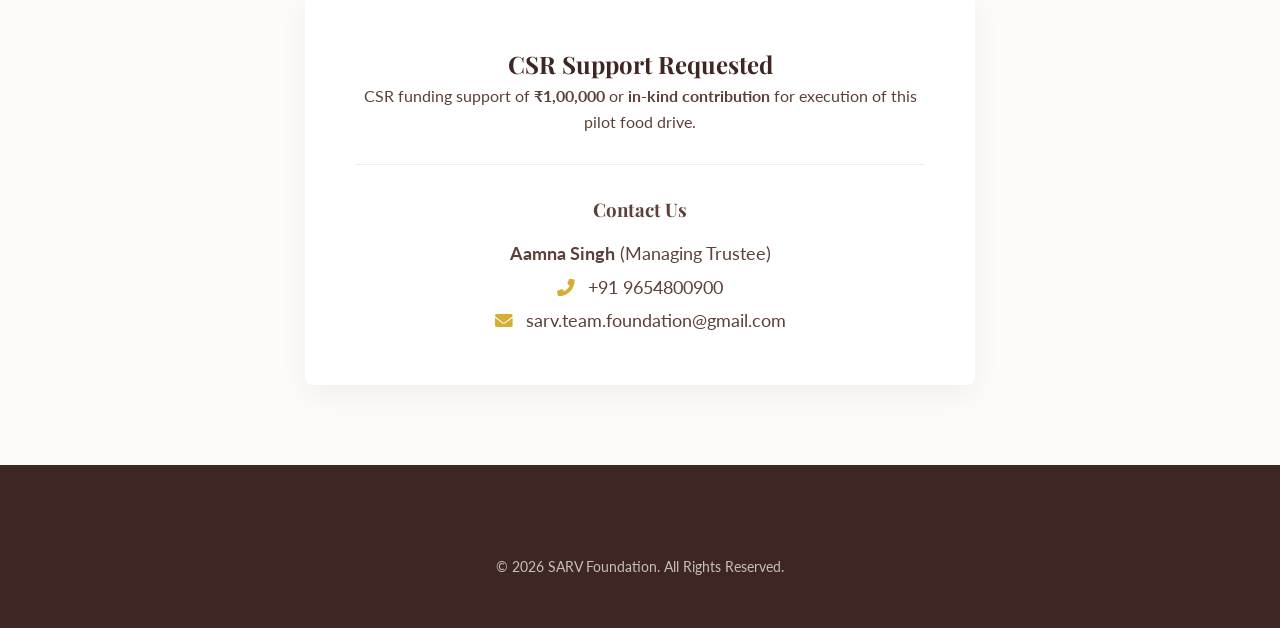
==== commit 7ce7590b: "Update about.html" ====
--- a/about.html
+++ b/about.html
@@ -64,26 +64,29 @@
     </header>
 
     <section class="section-padding bg-warm">
-        <div class="container split-layout">
-            <div class="text-block">
-                <h2 class="section-title">Who We Are</h2>
-                <p class="lead-text">Sarv is a Delhi NCR–registered foundation working towards community welfare, with a focus on women, children, and vulnerable communities.</p>
-                
-                <div class="compliance-box" style="margin-top: 30px; background: #fff; padding: 25px; border-left: 5px solid var(--gold-accent); border-radius: 4px;">
-                    <h3 style="font-size: 1.2rem; margin-bottom: 15px; color: var(--primary-brown);">Legal & Compliance</h3>
-                    <ul class="cert-grid" style="display: grid; grid-template-columns: 1fr 1fr; gap: 15px; list-style: none;">
-                        <li><i class="fas fa-check-circle" style="color: var(--gold-accent);"></i> 12A Registered</li>
-                        <li><i class="fas fa-check-circle" style="color: var(--gold-accent);"></i> 80G Certified</li>
-                        <li><i class="fas fa-check-circle" style="color: var(--gold-accent);"></i> DARPAN Registered</li>
-                        <li><i class="fas fa-check-circle" style="color: var(--gold-accent);"></i> CSR-Compliant</li>
-                    </ul>
-                </div>
-            </div>
-            <div class="image-block">
-                <img src="assets/csr logo.jpg.jpeg" alt="CSR Compliance" class="framed-img" style="width: 10%; border: 8px solid #fff; box-shadow: 5px 5px 0 var(--gold-accent);">
-            </div>
-        </div>
-    </section>
+    <div class="container split-layout">
+        
+        <div class="text-block">
+            <h2 class="section-title">Who We Are</h2>
+            <p class="lead-text">Sarv is a Delhi NCR–registered foundation working towards community welfare, with a focus on women, children, and vulnerable communities.</p>
+            
+            <div class="compliance-box" style="margin-top: 30px; background: #fff; padding: 25px; border-left: 5px solid var(--gold-accent); border-radius: 4px;">
+                <h3 style="font-size: 1.2rem; margin-bottom: 15px; color: var(--primary-brown);">Legal & Compliance</h3>
+                <ul class="cert-grid" style="display: grid; grid-template-columns: 1fr 1fr; gap: 15px; list-style: none;">
+                    <li><i class="fas fa-check-circle" style="color: var(--gold-accent);"></i> 12A Registered</li>
+                    <li><i class="fas fa-check-circle" style="color: var(--gold-accent);"></i> 80G Certified</li>
+                    <li><i class="fas fa-check-circle" style="color: var(--gold-accent);"></i> DARPAN Registered</li>
+                    <li><i class="fas fa-check-circle" style="color: var(--gold-accent);"></i> CSR-Compliant</li>
+                </ul>
+            </div>
+        </div>
+
+        <div class="image-block" style="display: flex; justify-content: center; align-items: center;">
+            <img src="assets/csr logo.jpg.jpeg" alt="CSR Compliance" class="framed-img" style="width: 10%; min-width: 100px; border: 8px solid #fff; box-shadow: 5px 5px 0 var(--gold-accent);">
+        </div>
+
+    </div>
+</section>
 
     <section class="section-padding bg-white">
         <div class="container">
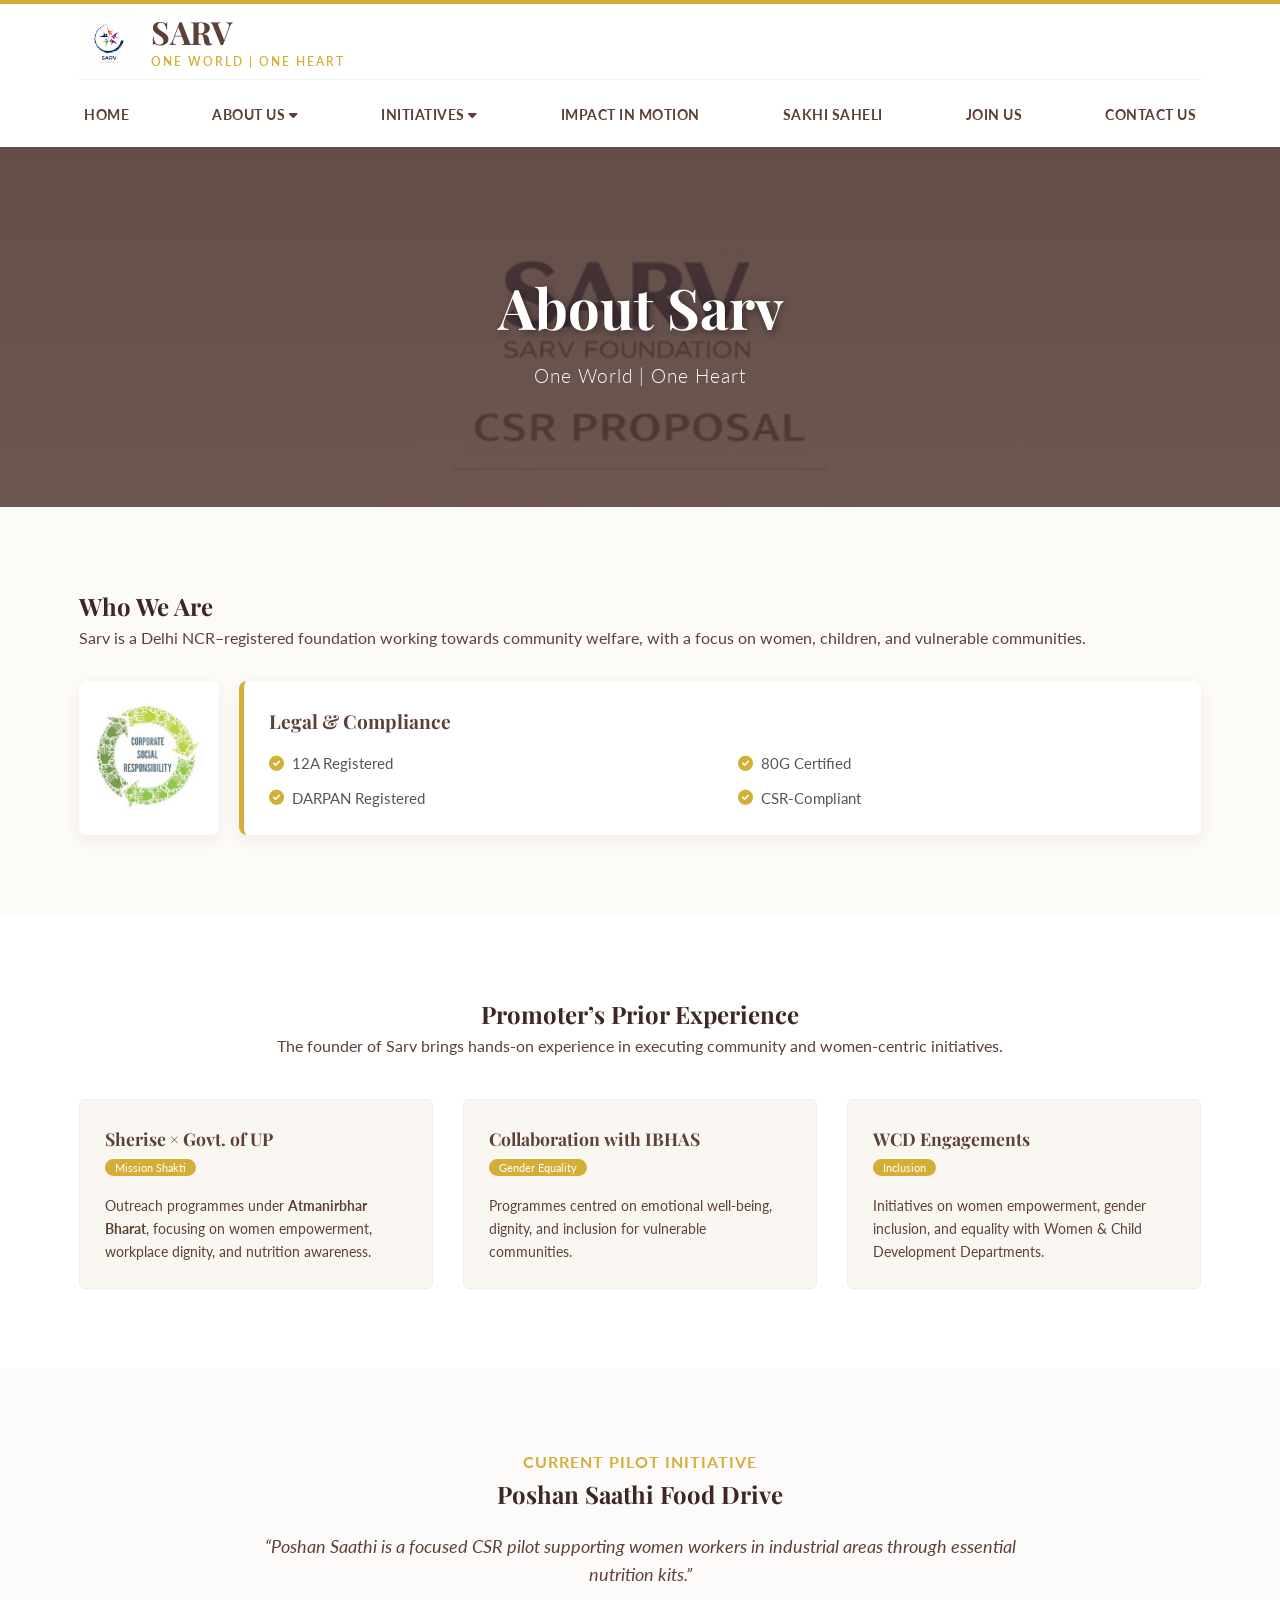
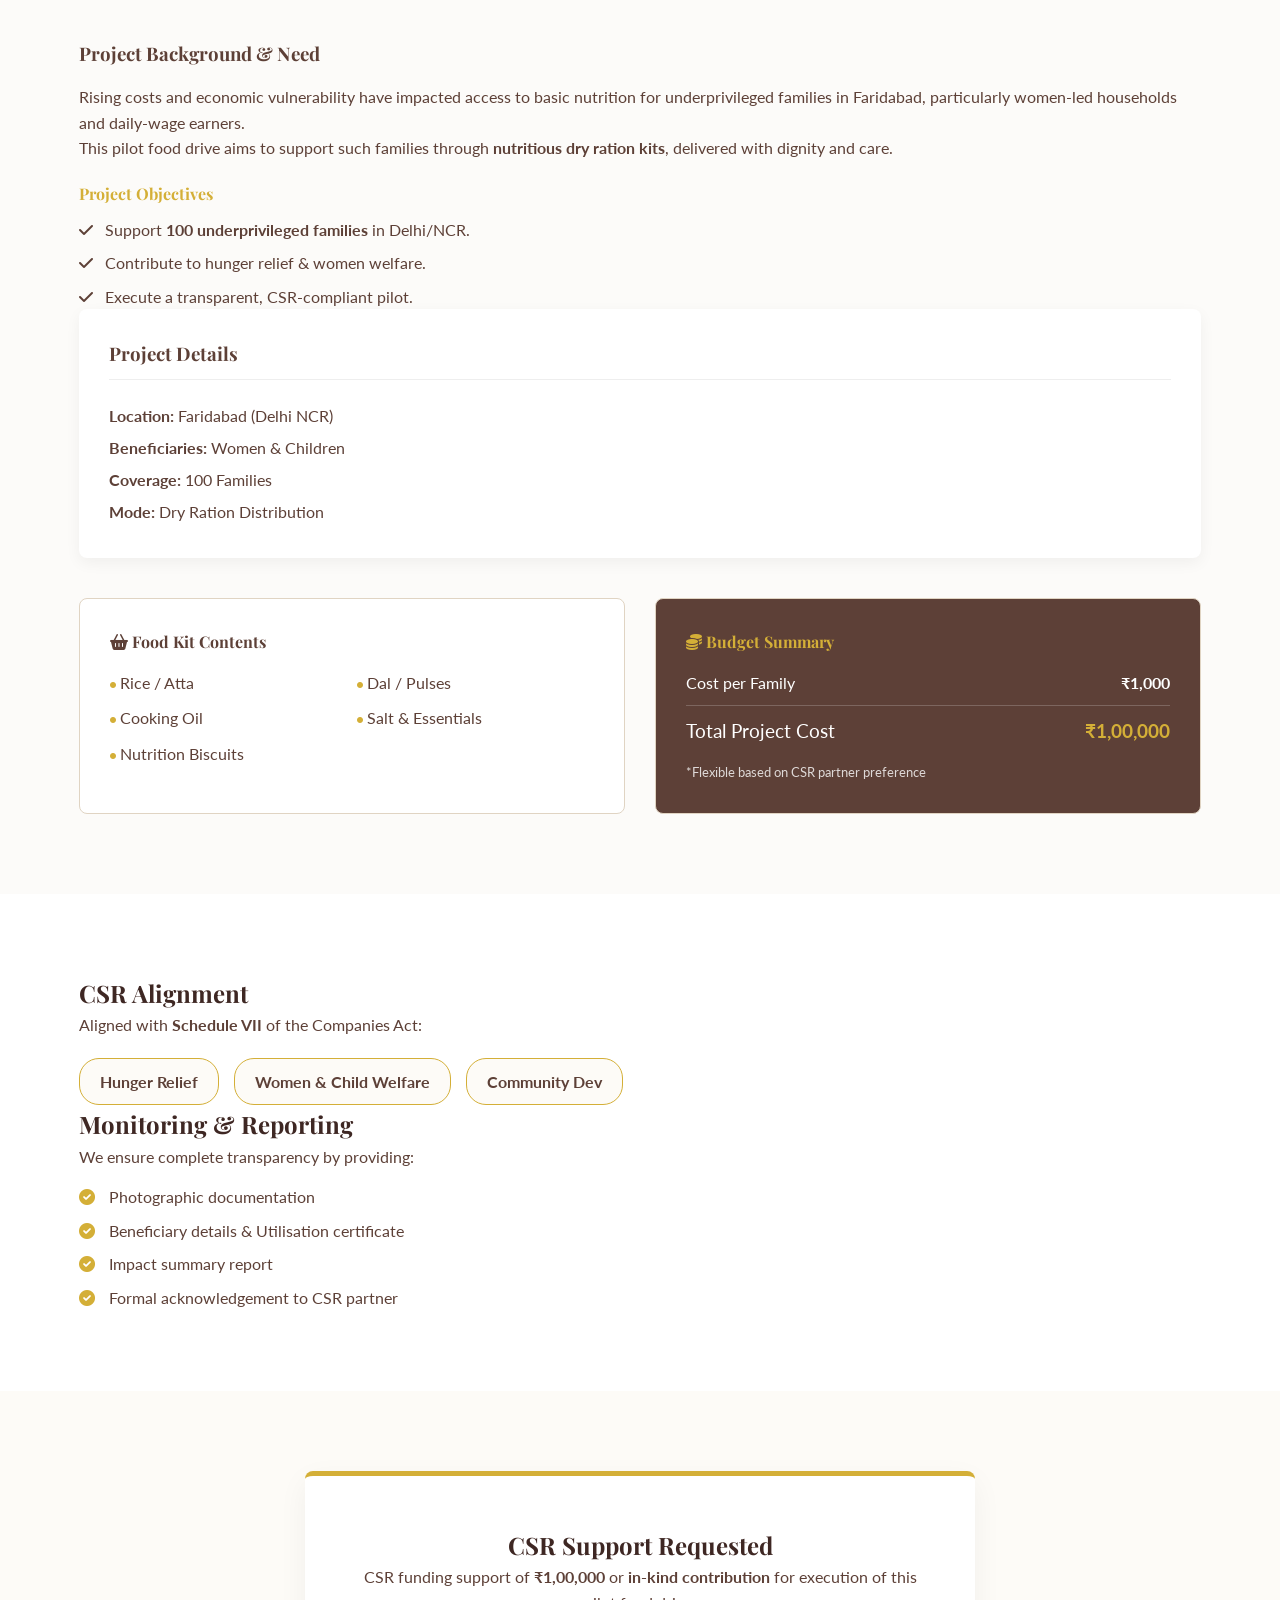
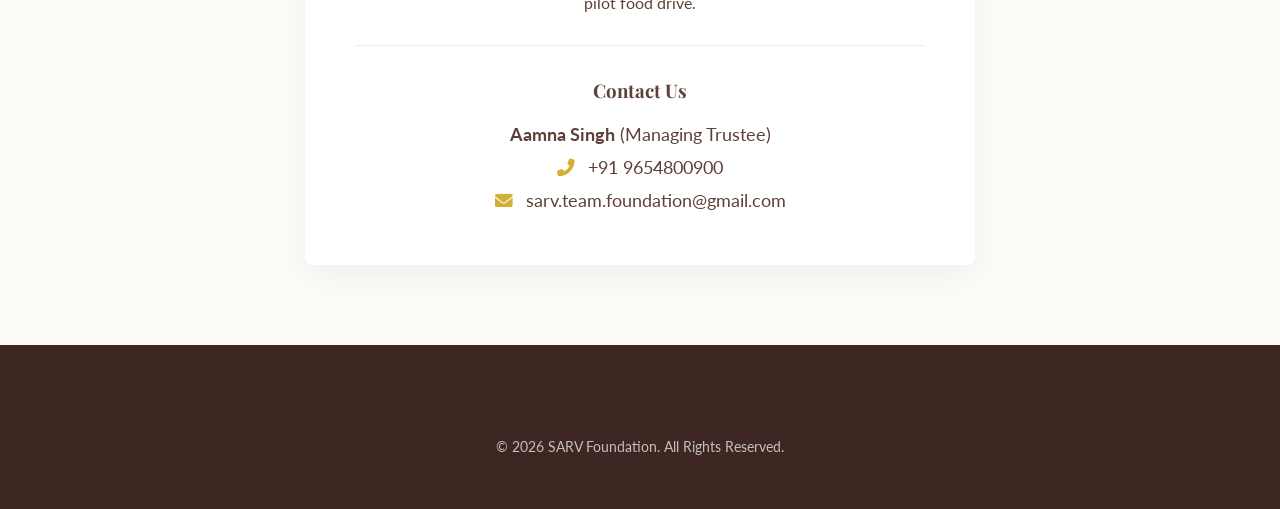
==== commit b760db9b: "Update about.html" ====
--- a/about.html
+++ b/about.html
@@ -70,23 +70,36 @@
             <h2 class="section-title">Who We Are</h2>
             <p class="lead-text">Sarv is a Delhi NCR–registered foundation working towards community welfare, with a focus on women, children, and vulnerable communities.</p>
             
-            <div class="compliance-box" style="margin-top: 30px; background: #fff; padding: 25px; border-left: 5px solid var(--gold-accent); border-radius: 4px;">
-                <h3 style="font-size: 1.2rem; margin-bottom: 15px; color: var(--primary-brown);">Legal & Compliance</h3>
-                <ul class="cert-grid" style="display: grid; grid-template-columns: 1fr 1fr; gap: 15px; list-style: none;">
-                    <li><i class="fas fa-check-circle" style="color: var(--gold-accent);"></i> 12A Registered</li>
-                    <li><i class="fas fa-check-circle" style="color: var(--gold-accent);"></i> 80G Certified</li>
-                    <li><i class="fas fa-check-circle" style="color: var(--gold-accent);"></i> DARPAN Registered</li>
-                    <li><i class="fas fa-check-circle" style="color: var(--gold-accent);"></i> CSR-Compliant</li>
-                </ul>
-            </div>
-        </div>
-
-        <div class="image-block" style="display: flex; justify-content: center; align-items: center;">
-            <img src="assets/csr logo.jpg.jpeg" alt="CSR Compliance" class="framed-img" style="width: 10%; min-width: 100px; border: 8px solid #fff; box-shadow: 5px 5px 0 var(--gold-accent);">
+            <div class="compliance-row" style="display: flex; gap: 20px; margin-top: 30px; flex-wrap: wrap; background: transparent; box-shadow: none; padding: 0;">
+        
+                <div class="logo-card" style="background: #fff; padding: 15px; border-radius: 8px; box-shadow: 0 5px 15px rgba(93, 64, 55, 0.08); display: flex; align-items: center; justify-content: center; width: 140px; flex-shrink: 0;">
+                    <img src="assets/csr logo.jpg.jpeg" alt="CSR Compliance" style="width: 100%; height: auto;">
+                </div>
+        
+                <div class="text-card" style="background: #fff; padding: 25px; border-radius: 8px; box-shadow: 0 5px 15px rgba(93, 64, 55, 0.08); flex-grow: 1; border-left: 5px solid var(--gold-accent); display: flex; flex-direction: column; justify-content: center;">
+                    
+                    <h3 style="font-size: 1.2rem; margin-bottom: 15px; color: var(--primary-brown);">Legal & Compliance</h3>
+                    
+                    <ul class="cert-grid" style="display: grid; grid-template-columns: 1fr 1fr; gap: 10px 30px; list-style: none; padding: 0; margin: 0;">
+                        <li style="font-size: 0.95rem; display: flex; align-items: center; color: #555;">
+                            <i class="fas fa-check-circle" style="color: var(--gold-accent); margin-right: 8px;"></i> 12A Registered
+                        </li>
+                        <li style="font-size: 0.95rem; display: flex; align-items: center; color: #555;">
+                            <i class="fas fa-check-circle" style="color: var(--gold-accent); margin-right: 8px;"></i> 80G Certified
+                        </li>
+                        <li style="font-size: 0.95rem; display: flex; align-items: center; color: #555;">
+                            <i class="fas fa-check-circle" style="color: var(--gold-accent); margin-right: 8px;"></i> DARPAN Registered
+                        </li>
+                        <li style="font-size: 0.95rem; display: flex; align-items: center; color: #555;">
+                            <i class="fas fa-check-circle" style="color: var(--gold-accent); margin-right: 8px;"></i> CSR-Compliant
+                        </li>
+                    </ul>
+                </div>
+            </div>
         </div>
 
     </div>
-</section>
+    </section>
 
     <section class="section-padding bg-white">
         <div class="container">
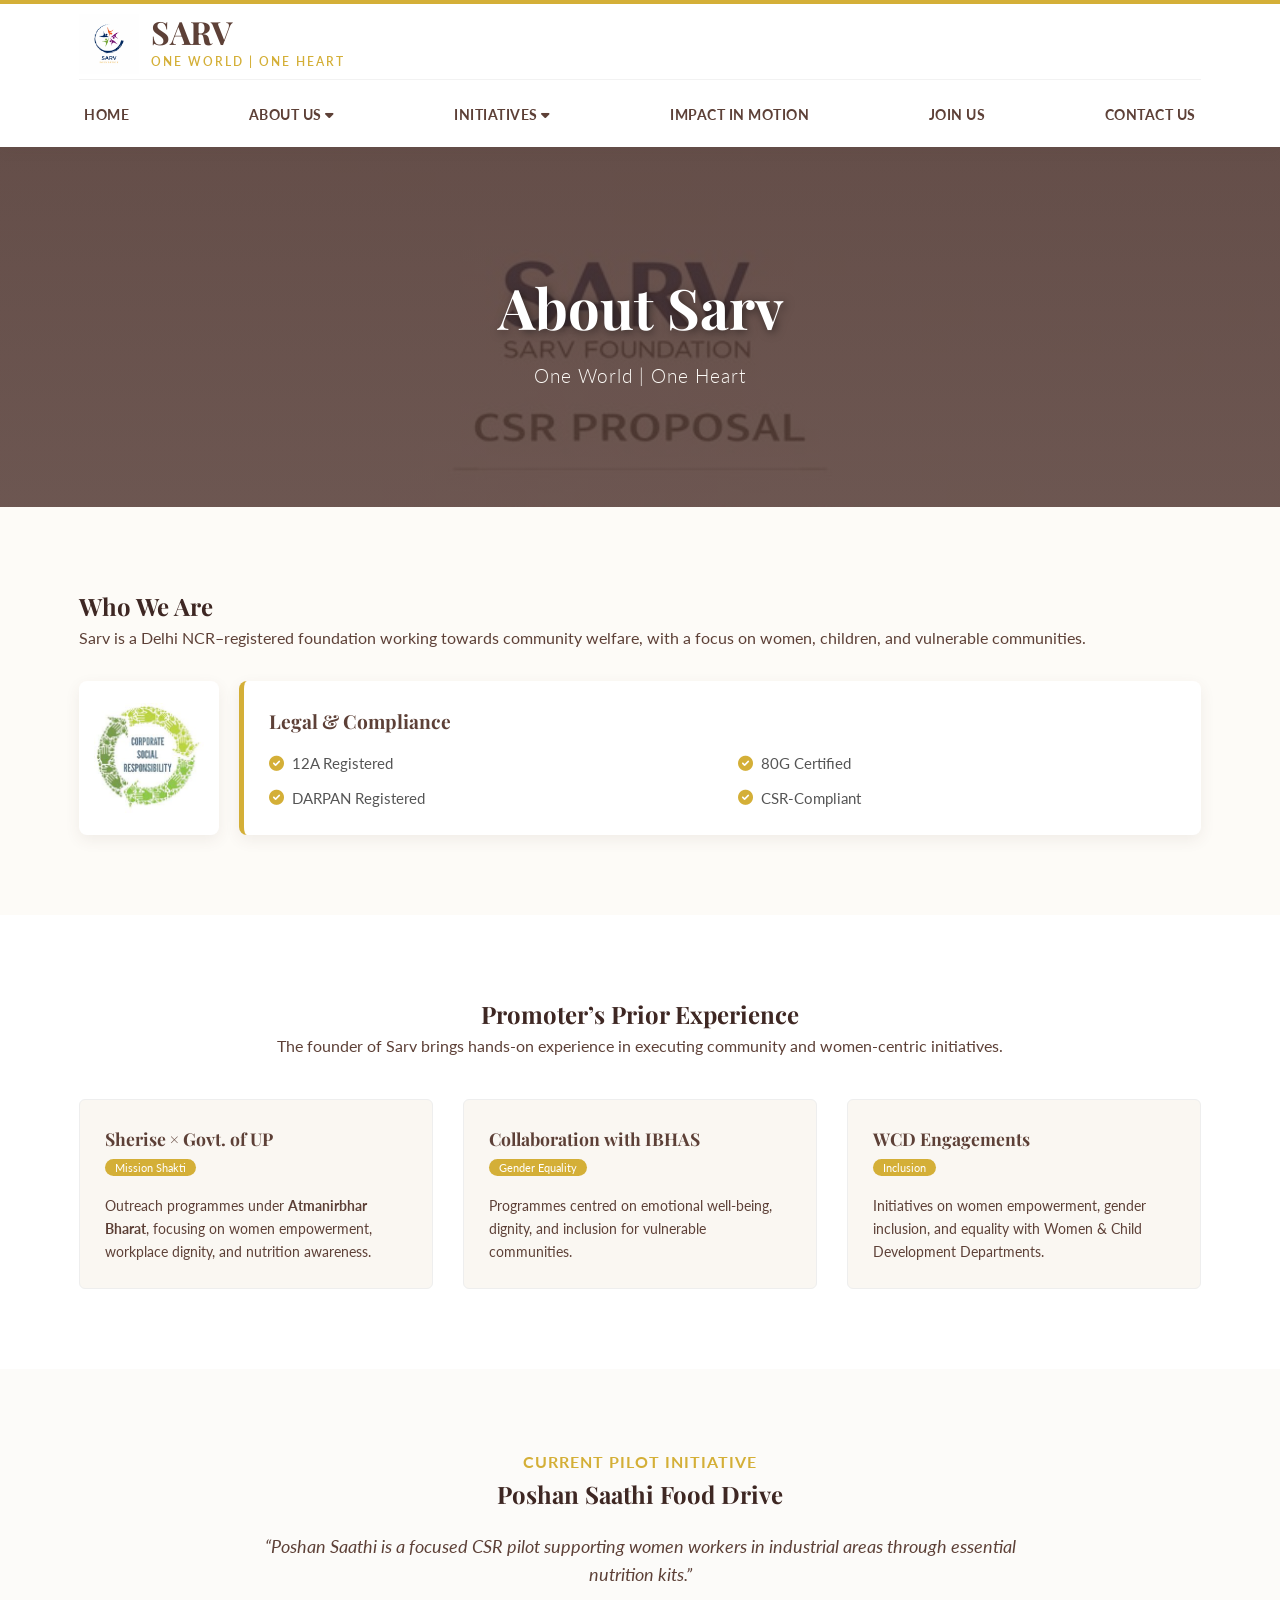
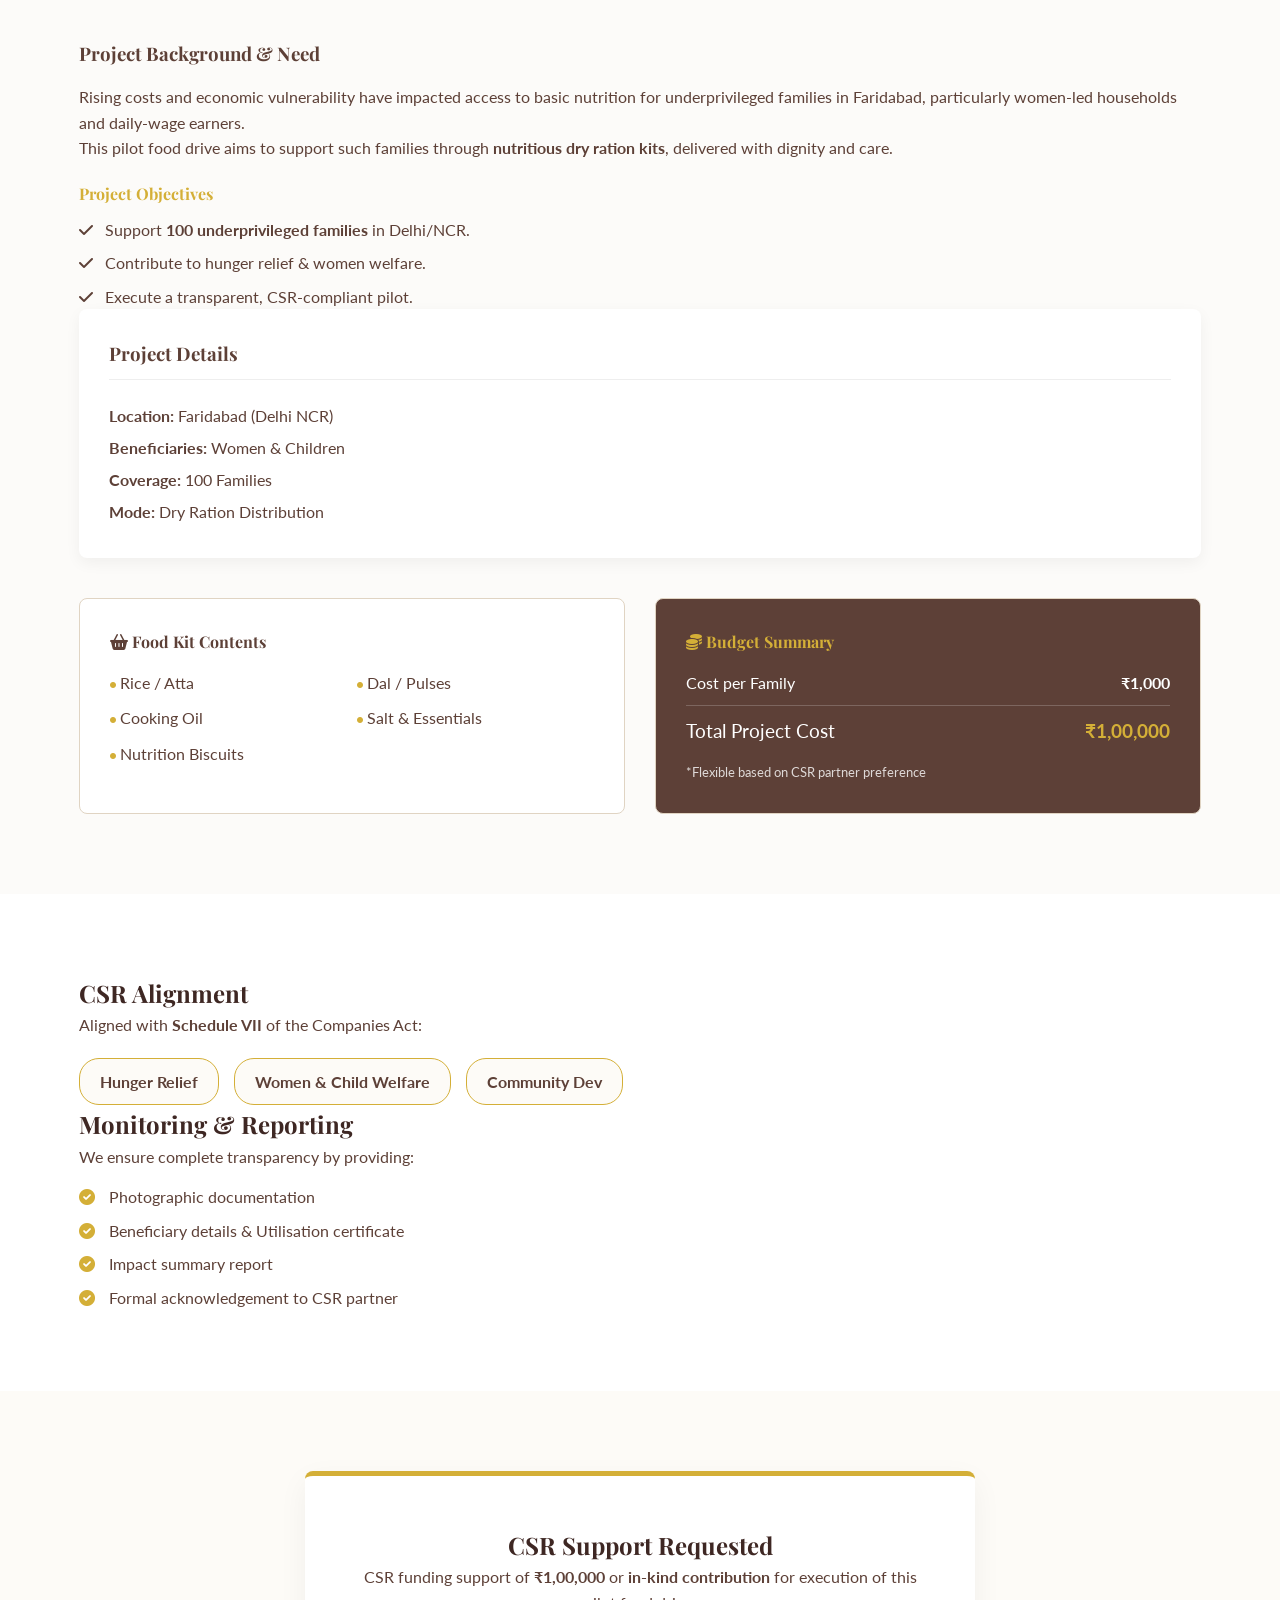
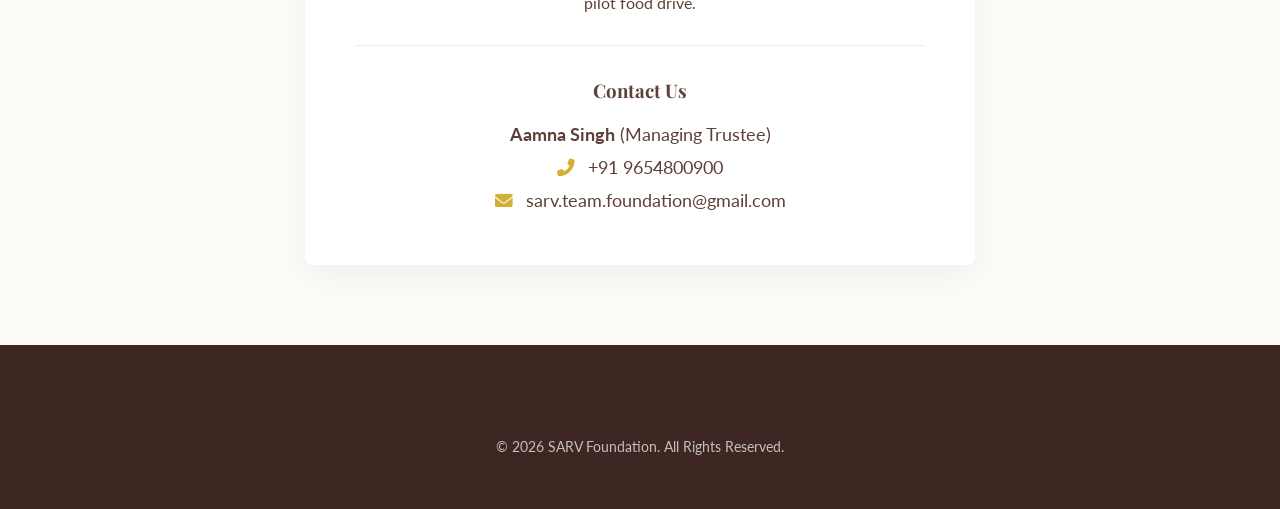
==== commit 25f8782c: "Update about.html" ====
--- a/about.html
+++ b/about.html
@@ -47,7 +47,6 @@
                     </ul>
                 </li>
                 <li><a href="impact.html">IMPACT IN MOTION</a></li>
-                <li><a href="sakhi-saheli.html">SAKHI SAHELI</a></li>
                 <li><a href="join-us.html">JOIN US</a></li>
                 <li><a href="contact.html">CONTACT US</a></li>
             </ul>
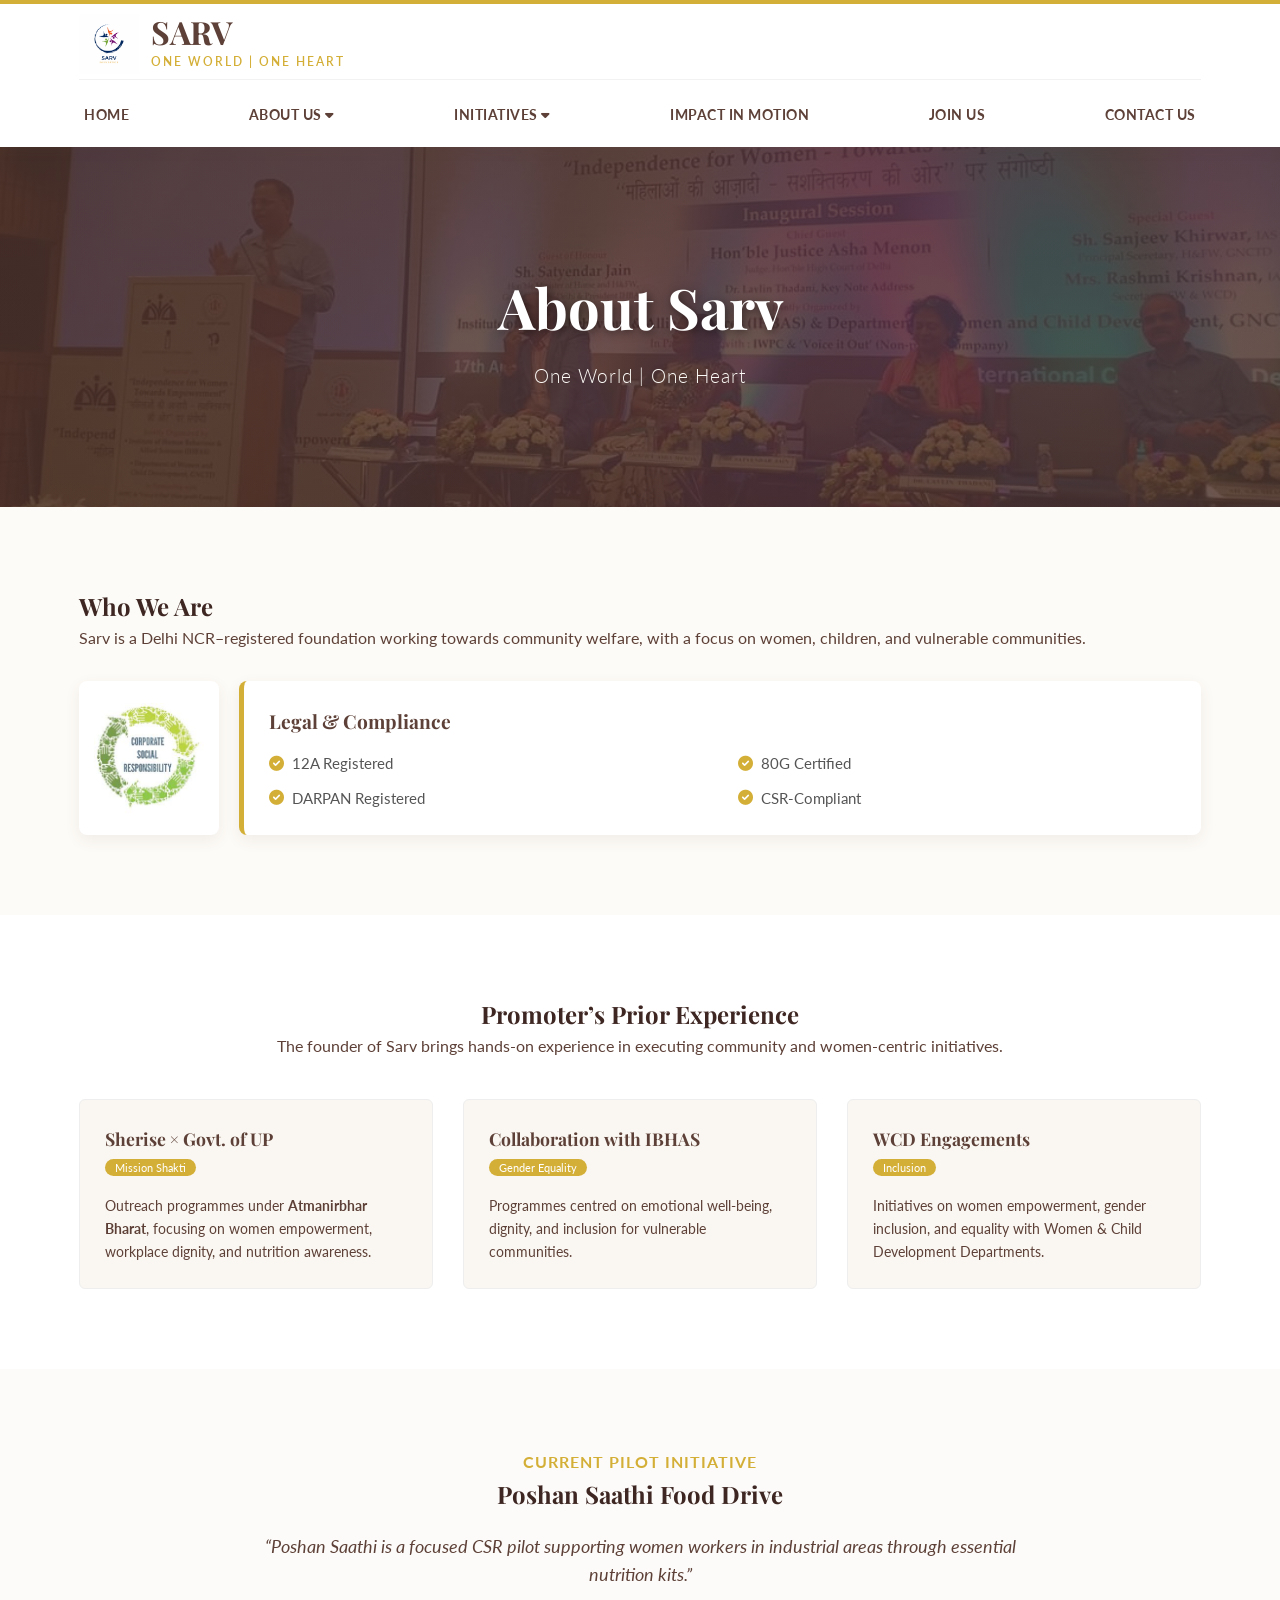
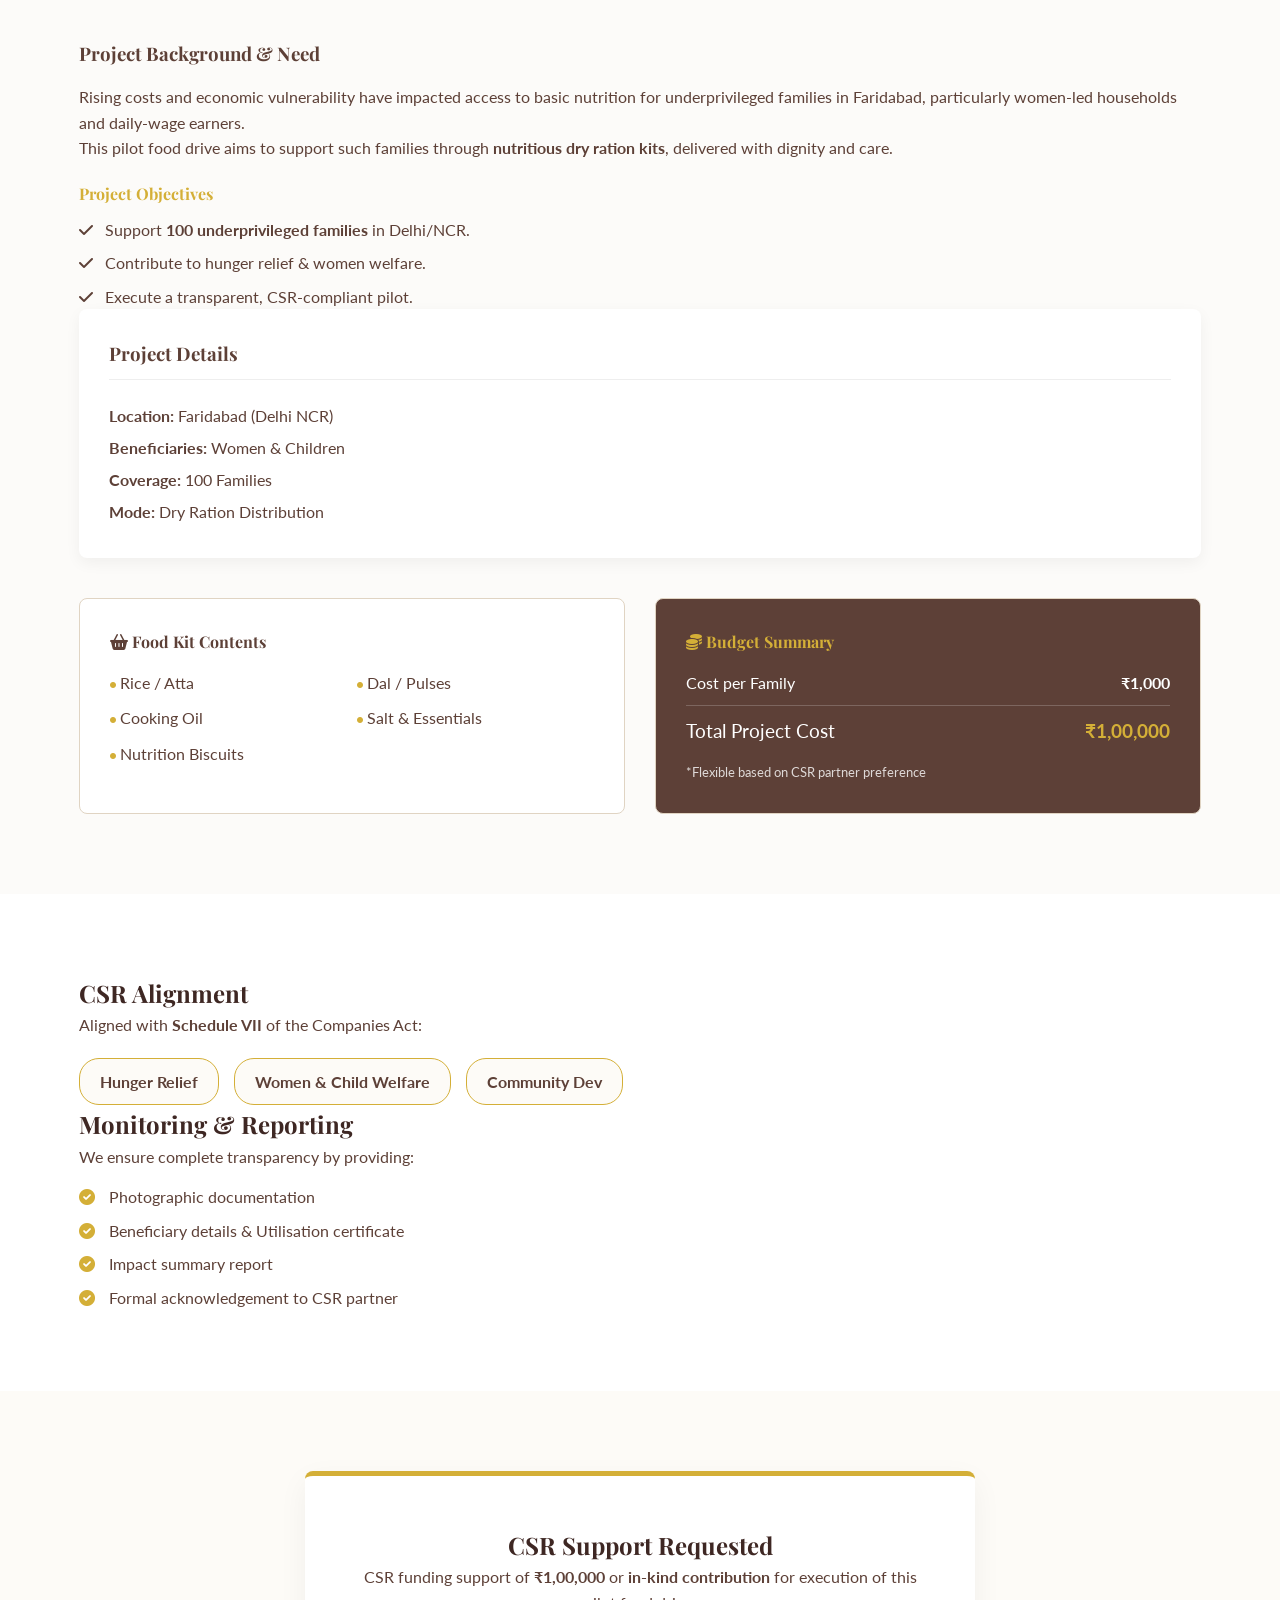
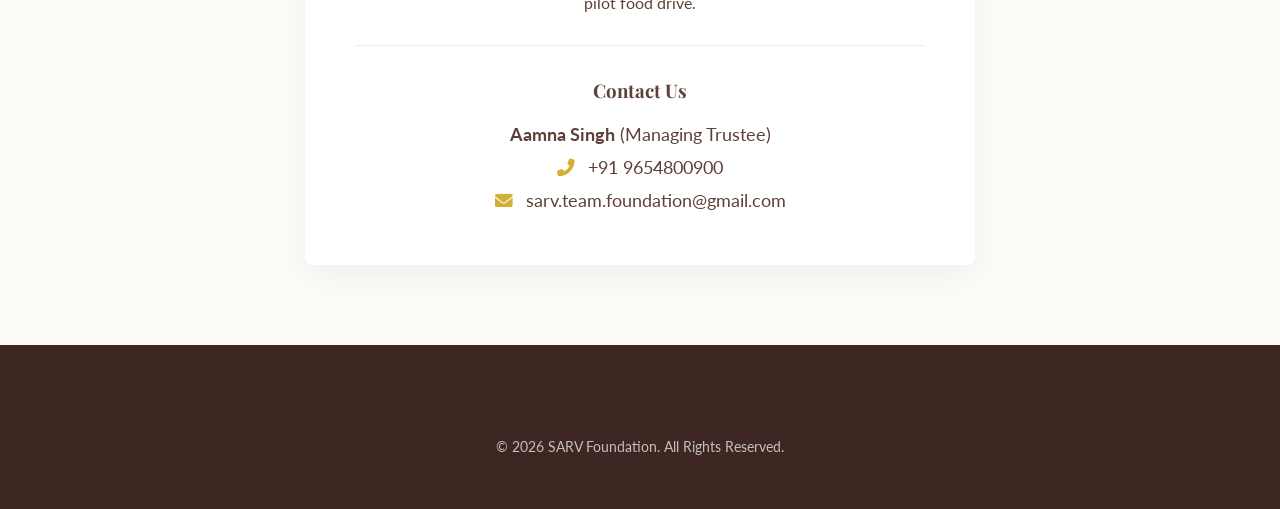
==== commit 7ee9da90: "Update about.html" ====
--- a/about.html
+++ b/about.html
@@ -54,7 +54,7 @@
 
     </div>
 </nav>
-    <header class="hero-section" style="height: 40vh; background: linear-gradient(rgba(93, 64, 55, 0.7), rgba(93, 64, 55, 0.7)), url('assets/sakhi saheli flyer.jpeg') center/cover;">
+    <header class="hero-section" style="height: 40vh; background: linear-gradient(rgba(93, 64, 55, 0.7), rgba(93, 64, 55, 0.7)), url('assets/FB_IMG_1579864171733.jpg') center/cover;">
         <div class="hero-overlay"></div>
         <div class="container hero-content text-center">
             <h1 style="color: #fff;">About Sarv</h1>
--- a/style.css
+++ b/style.css
@@ -402,9 +402,222 @@
     .timeline-line { width: 3px; height: 100%; top: 0; left: 50%; transform: translateX(-50%); }
     .timeline-step { width: 100%; }
 }
-
-
-
-
-
-
+/* --- HERO SECTION (COMPLETE FIXED CODE) --- */
+
+/* 1. Main Container */
+.cover-hero {
+    position: relative;
+    height: 85vh;
+    overflow: hidden;
+    background: #3e2723;
+    /* Centering Content */
+    display: flex;
+    align-items: center;
+    justify-content: center;
+}
+
+/* 2. Slideshow Wrapper */
+.hero-slideshow {
+    position: absolute;
+    top: 0; left: 0; width: 100%; height: 100%;
+    z-index: 0;
+}
+
+/* 3. Individual Slides (Ye code missing tha) */
+.slide {
+    position: absolute;
+    top: 0; left: 0;
+    width: 100%; height: 100%;
+    background-size: cover;
+    background-position: center;
+    background-repeat: no-repeat;
+    opacity: 0; /* Default hidden */
+    transition: opacity 1.5s ease-in-out; /* Fade effect */
+    transform: scale(1);
+}
+
+/* Active Slide (Jo dikhegi) */
+.slide.active {
+    opacity: 1;
+    animation: zoomEffect 20s infinite linear; /* Slow zoom */
+}
+
+/* Zoom Animation Keyframes */
+@keyframes zoomEffect {
+    0% { transform: scale(1); }
+    100% { transform: scale(1.1); }
+}
+
+/* 4. Single Color Overlay (Solid Brown) */
+.hero-overlay-solid {
+    position: absolute;
+    top: 0; left: 0; width: 100%; height: 100%;
+    background-color: rgba(62, 39, 35, 0.7); /* 70% Dark Brown */
+    z-index: 1;
+}
+
+/* 5. Mandala Pattern (Optional) */
+.mandala-pattern {
+    position: absolute; top: 0; left: 0; width: 100%; height: 100%; z-index: 2; opacity: 0.1;
+    background-image: radial-gradient(circle at center, transparent 0%, transparent 20%, #fff 21%, #fff 22%, transparent 23%), radial-gradient(circle at center, transparent 0%, transparent 30%, #fff 31%, #fff 32%, transparent 33%);
+    background-size: 100px 100px;
+    pointer-events: none;
+}
+
+/* 6. Text Content (Centered on Top) */
+.hero-content {
+    position: relative;
+    z-index: 3;
+    width: 100%;
+    max-width: 900px;
+    padding: 0 20px;
+    text-align: center;
+}
+
+.main-title {
+    font-family: 'Playfair Display', serif;
+    font-size: 4.5rem;
+    font-weight: 700;
+    color: #ffffff;
+    margin-bottom: 15px;
+    text-shadow: 2px 2px 10px rgba(0,0,0,0.3);
+}
+
+.sub-title {
+    font-family: 'Playfair Display', serif;
+    font-size: 2rem;
+    color: #fdfbf7;
+    margin-bottom: 20px;
+    font-weight: 400;
+}
+
+.hero-text {
+    font-family: 'Lato', sans-serif;
+    font-size: 1.4rem;
+    color: #fdfbf7;
+    font-weight: 300;
+    letter-spacing: 1px;
+}
+
+/* Responsive */
+@media (max-width: 768px) {
+    .main-title { font-size: 3rem; }
+    .sub-title { font-size: 1.5rem; }
+}
+/* =========================================
+   HERO SECTIONS (All Inner Pages)
+   ================================********* */
+
+.hero-section {
+    position: relative;
+    display: flex;
+    align-items: center;
+    justify-content: center;
+    
+    /* 1. Height Badha di (Index page jaisi badi dikhegi) */
+    height: 85vh; 
+    
+    /* 2. Image Position Center (Taaki puri photo focus mein rahe) */
+    background-position: center center !important; 
+    
+    background-size: cover !important;
+    background-repeat: no-repeat !important;
+}
+
+/*  par thoda chota rakhenge taaki screen na bhare */
+@media (max-width: 1200px) {
+    /* Ensure the hamburger icon is visible */
+    .hamburger {
+        display: block !important;
+        cursor: pointer;
+        z-index: 1001;
+    }
+
+    /* Fix the menu-row container */
+    .menu-row {
+        display: none; /* Hidden by default on mobile */
+        width: 100%;
+        background: #ffffff;
+        position: absolute;
+        top: 100%;
+        left: 0;
+        z-index: 1000;
+        box-shadow: 0 10px 20px rgba(0,0,0,0.1);
+    }
+
+    /* Show menu when the 'active' class is added via JavaScript */
+    .menu-row.active {
+        display: block !important;
+    }
+
+    /* Stack the links vertically */
+    .nav-menu {
+        flex-direction: column;
+        align-items: flex-start;
+        padding: 10px 0;
+    }
+
+    .nav-menu li {
+        width: 100%;
+        border-bottom: 1px solid #f0f0f0;
+    }
+
+    .nav-menu a {
+        padding: 15px 25px;
+        width: 100%;
+        display: block;
+    }
+}
+@media (max-width: 1200px) {
+    /* Hamburger icon ko hamesha upar dikhane ke liye */
+    .hamburger {
+        display: block !important;
+        position: relative;
+        z-index: 1001;
+    }
+
+    /* Mobile menu container ki settings */
+    .menu-row {
+        display: none; /* Default hidden */
+        width: 100%;
+        background: #ffffff;
+        position: absolute;
+        top: 100%;
+        left: 0;
+        z-index: 1000;
+        box-shadow: 0 10px 20px rgba(0,0,0,0.1);
+    }
+
+    /* Ye class JavaScript toggle karega menu dikhane ke liye */
+    .menu-row.active {
+        display: block !important;
+    }
+
+    /* Menu links ko vertical stack karne ke liye */
+    .nav-menu {
+        flex-direction: column;
+        align-items: flex-start;
+        padding: 10px 0;
+    }
+
+    .nav-menu li {
+        width: 100%;
+        border-bottom: 1px solid #f0f0f0;
+    }
+
+    .nav-menu a {
+        padding: 15px 25px;
+        width: 100%;
+        display: block;
+    }
+}
+
+
+
+
+
+
+
+
+
+
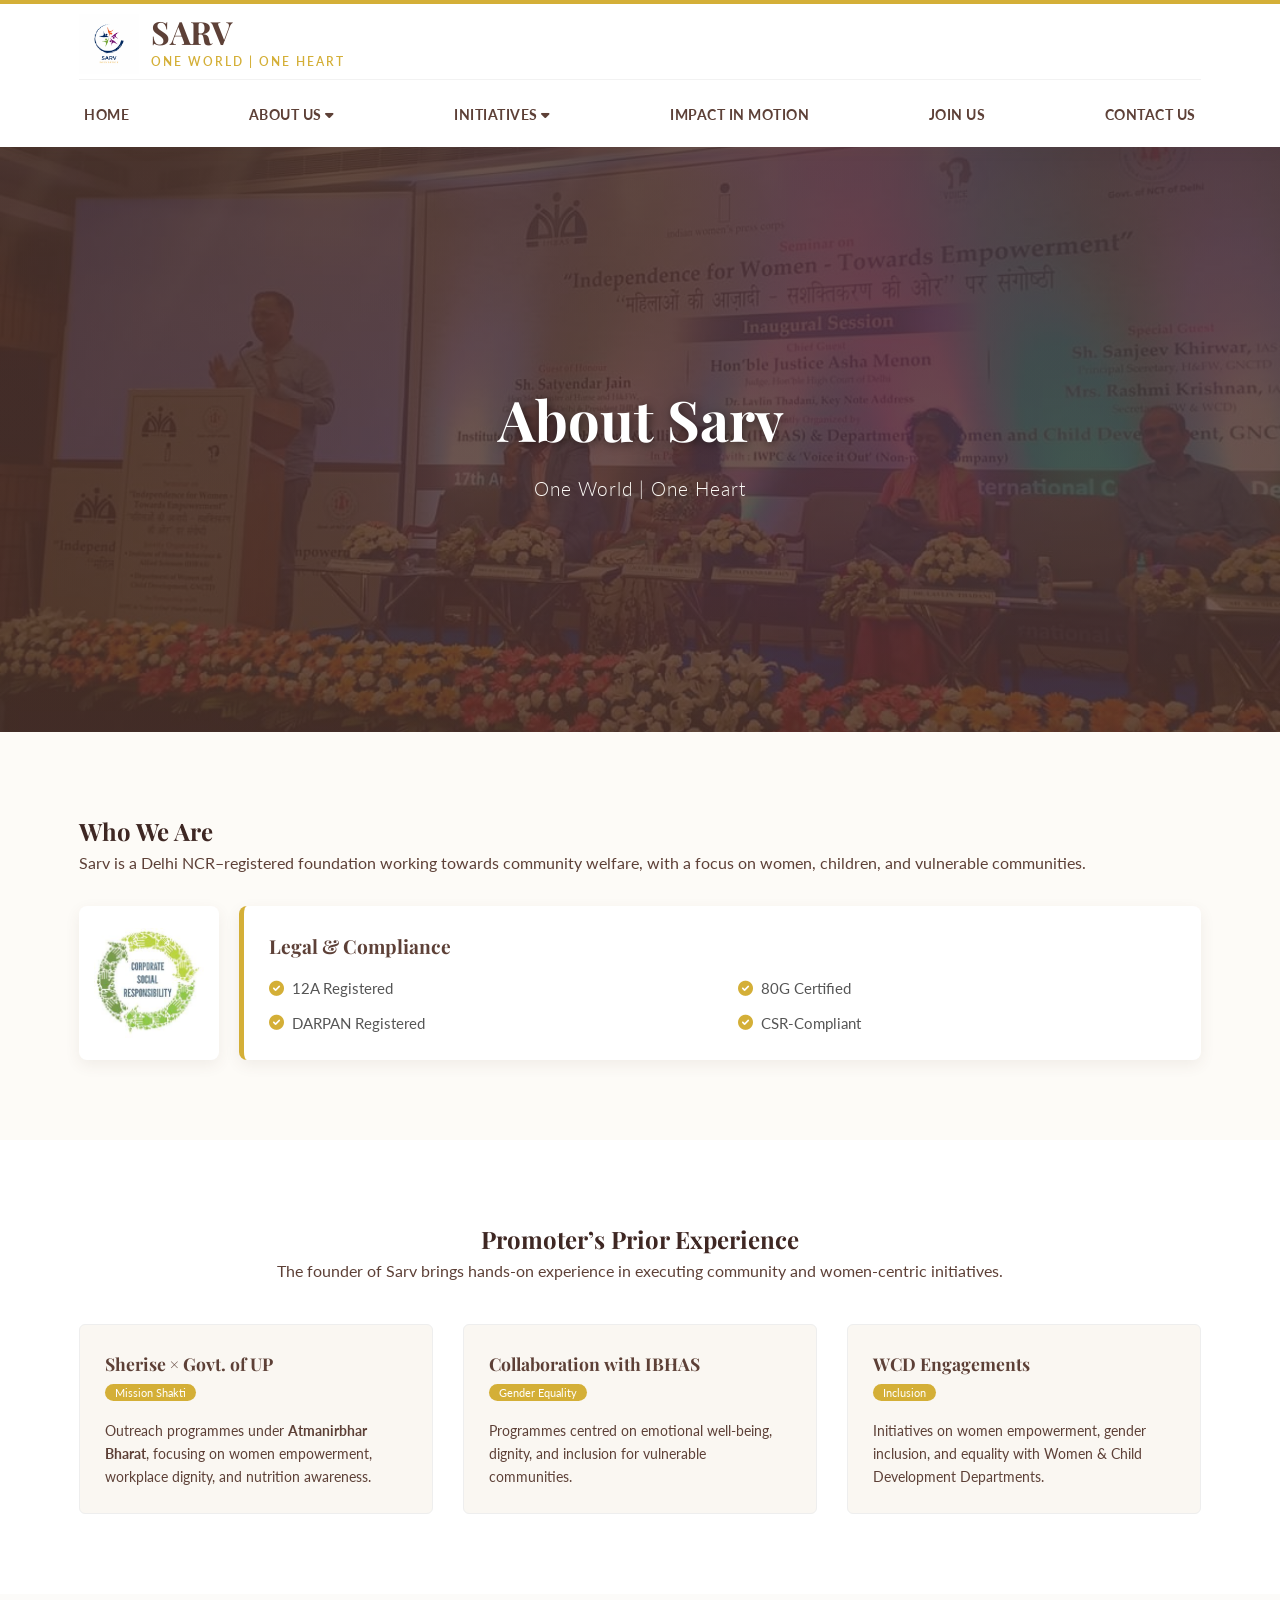
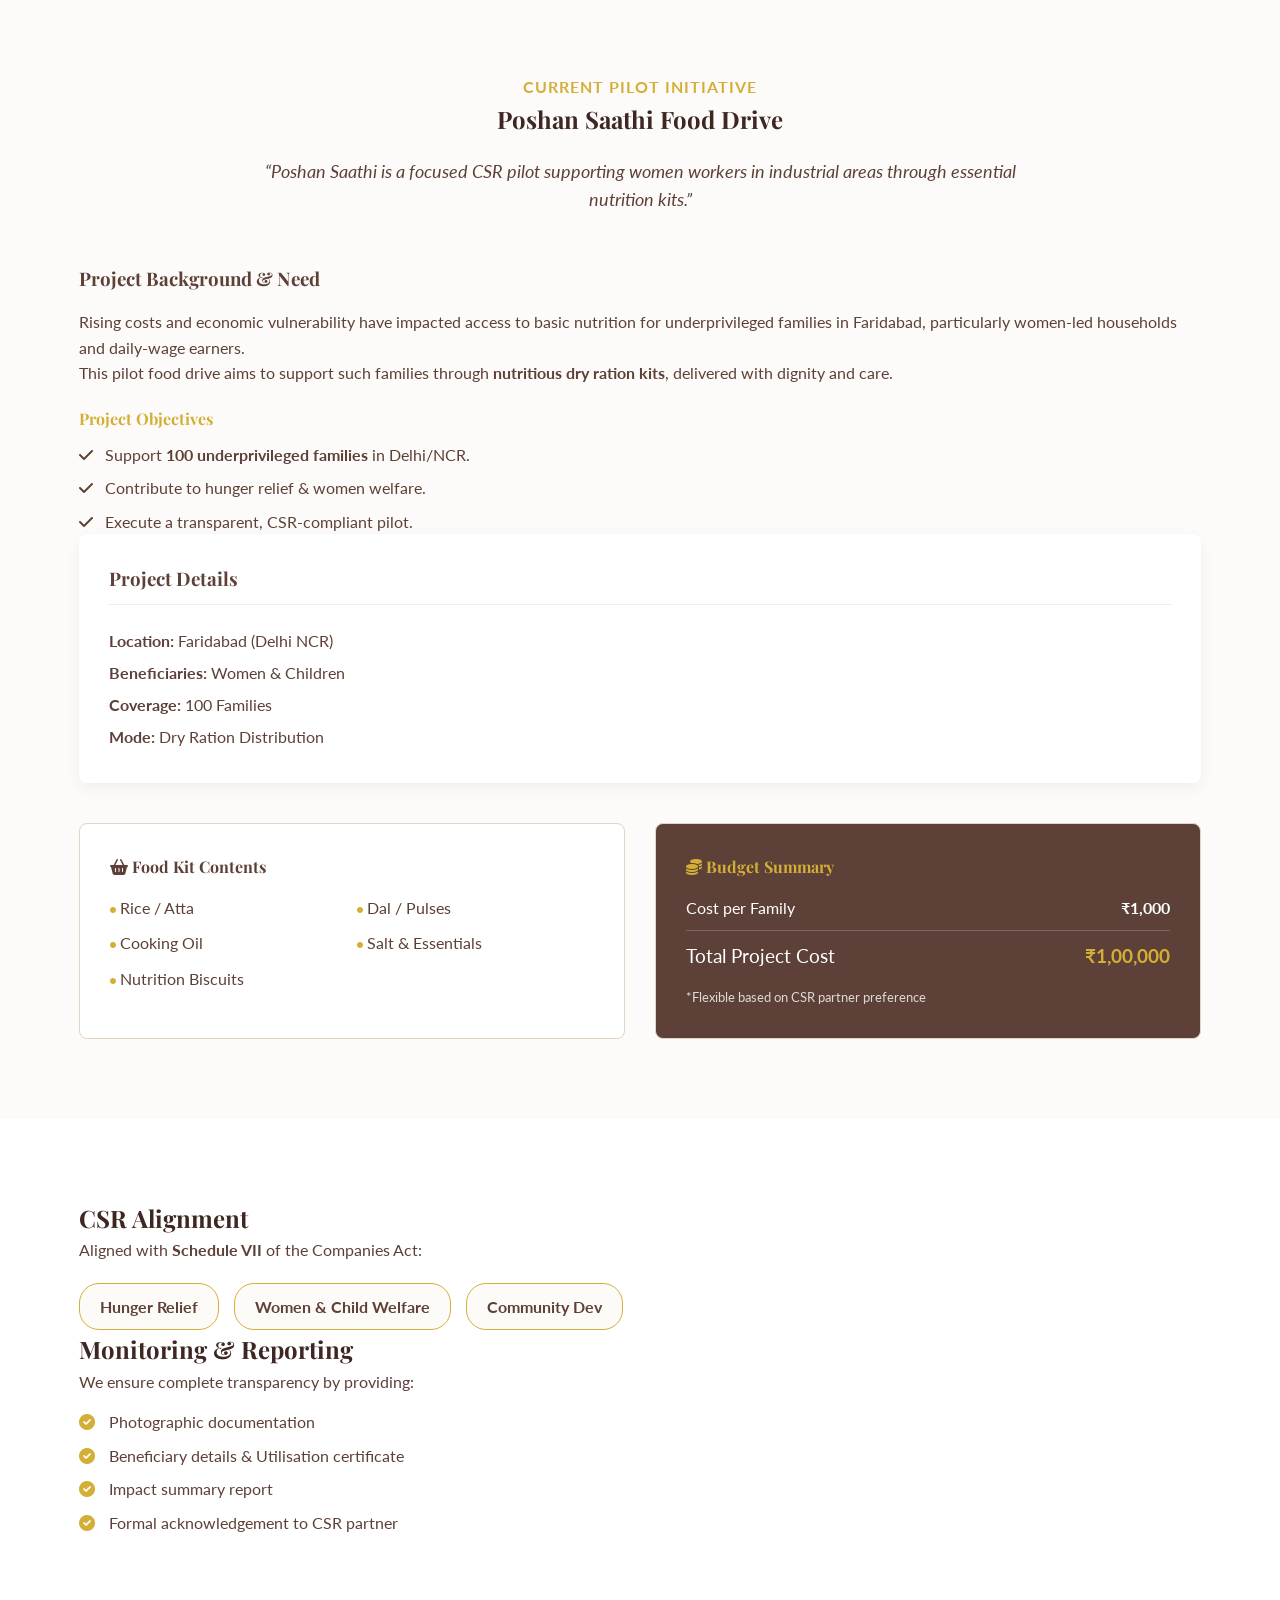
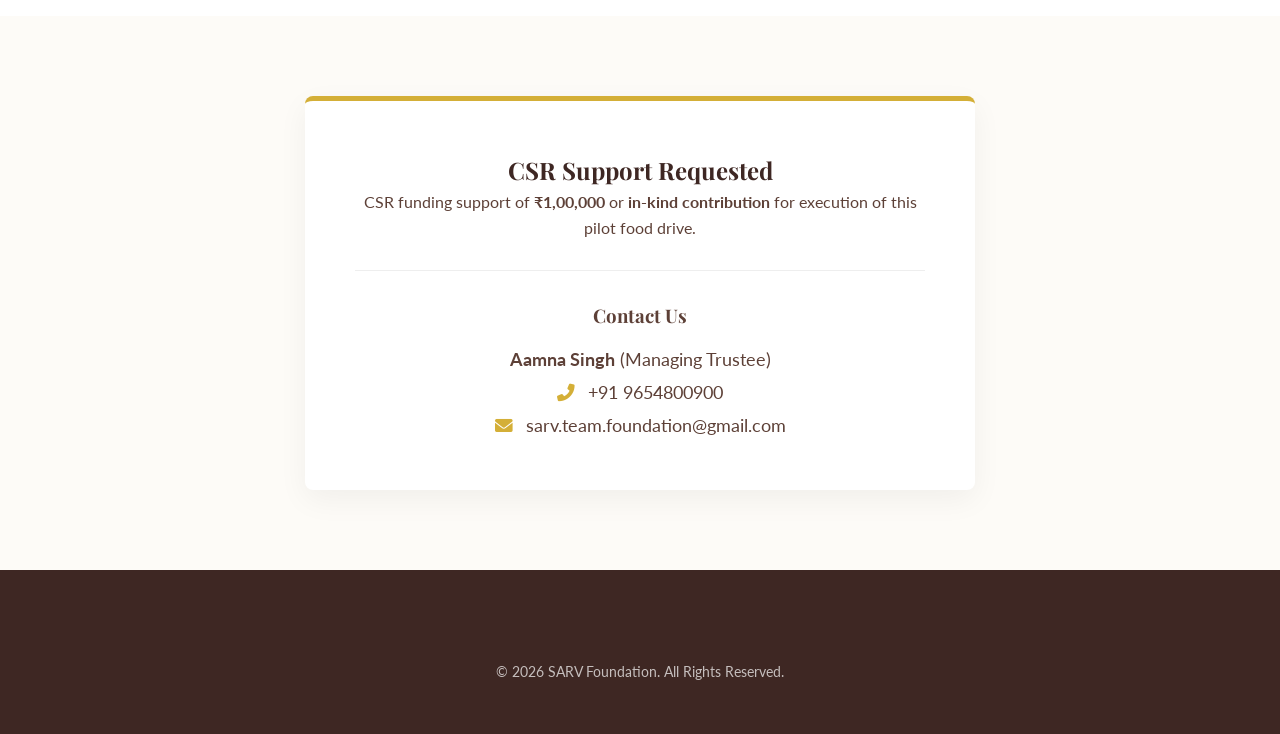
==== commit 3cafea22: "Update about.html" ====
--- a/about.html
+++ b/about.html
@@ -54,7 +54,7 @@
 
     </div>
 </nav>
-    <header class="hero-section" style="height: 40vh; background: linear-gradient(rgba(93, 64, 55, 0.7), rgba(93, 64, 55, 0.7)), url('assets/FB_IMG_1579864171733.jpg') center/cover;">
+    <header class="hero-section" style="height: 65vh; background: linear-gradient(rgba(93, 64, 55, 0.7), rgba(93, 64, 55, 0.7)), url('assets/FB_IMG_1579864171733.jpg') center/cover;">
         <div class="hero-overlay"></div>
         <div class="container hero-content text-center">
             <h1 style="color: #fff;">About Sarv</h1>
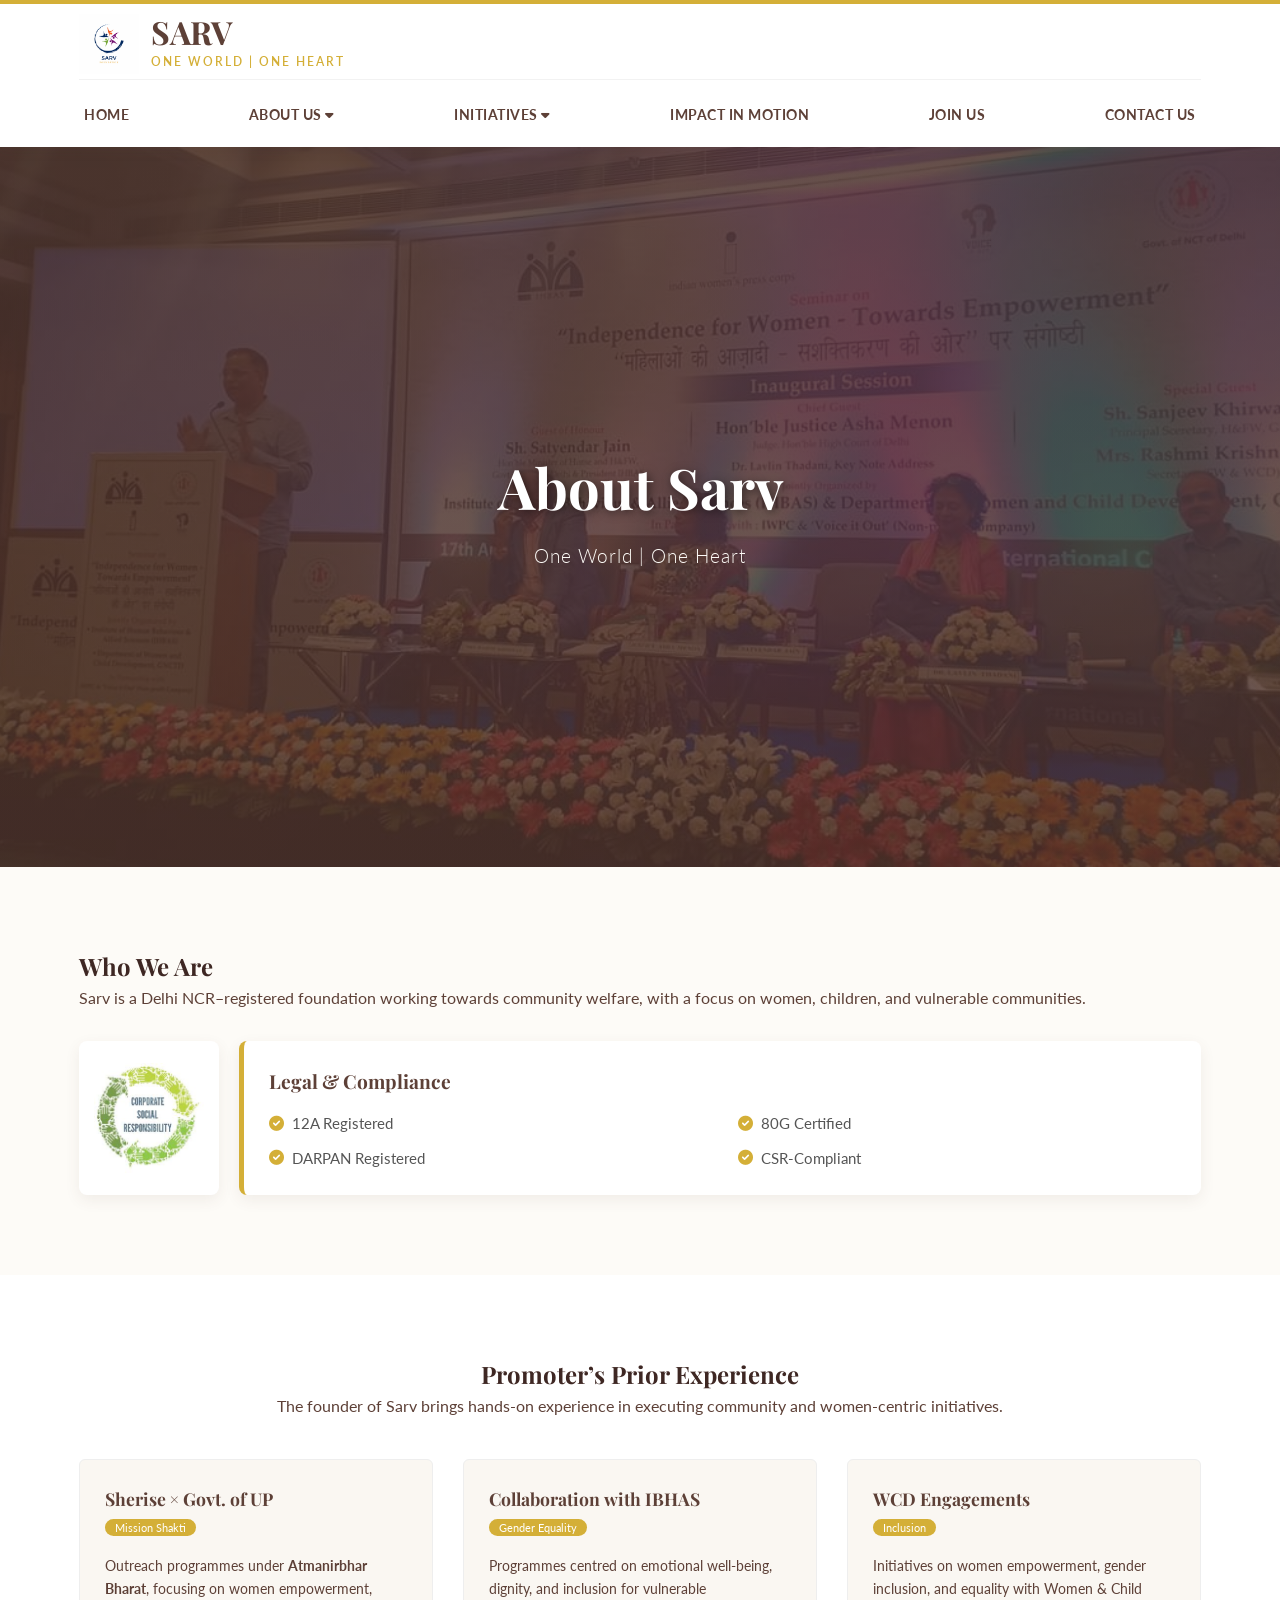
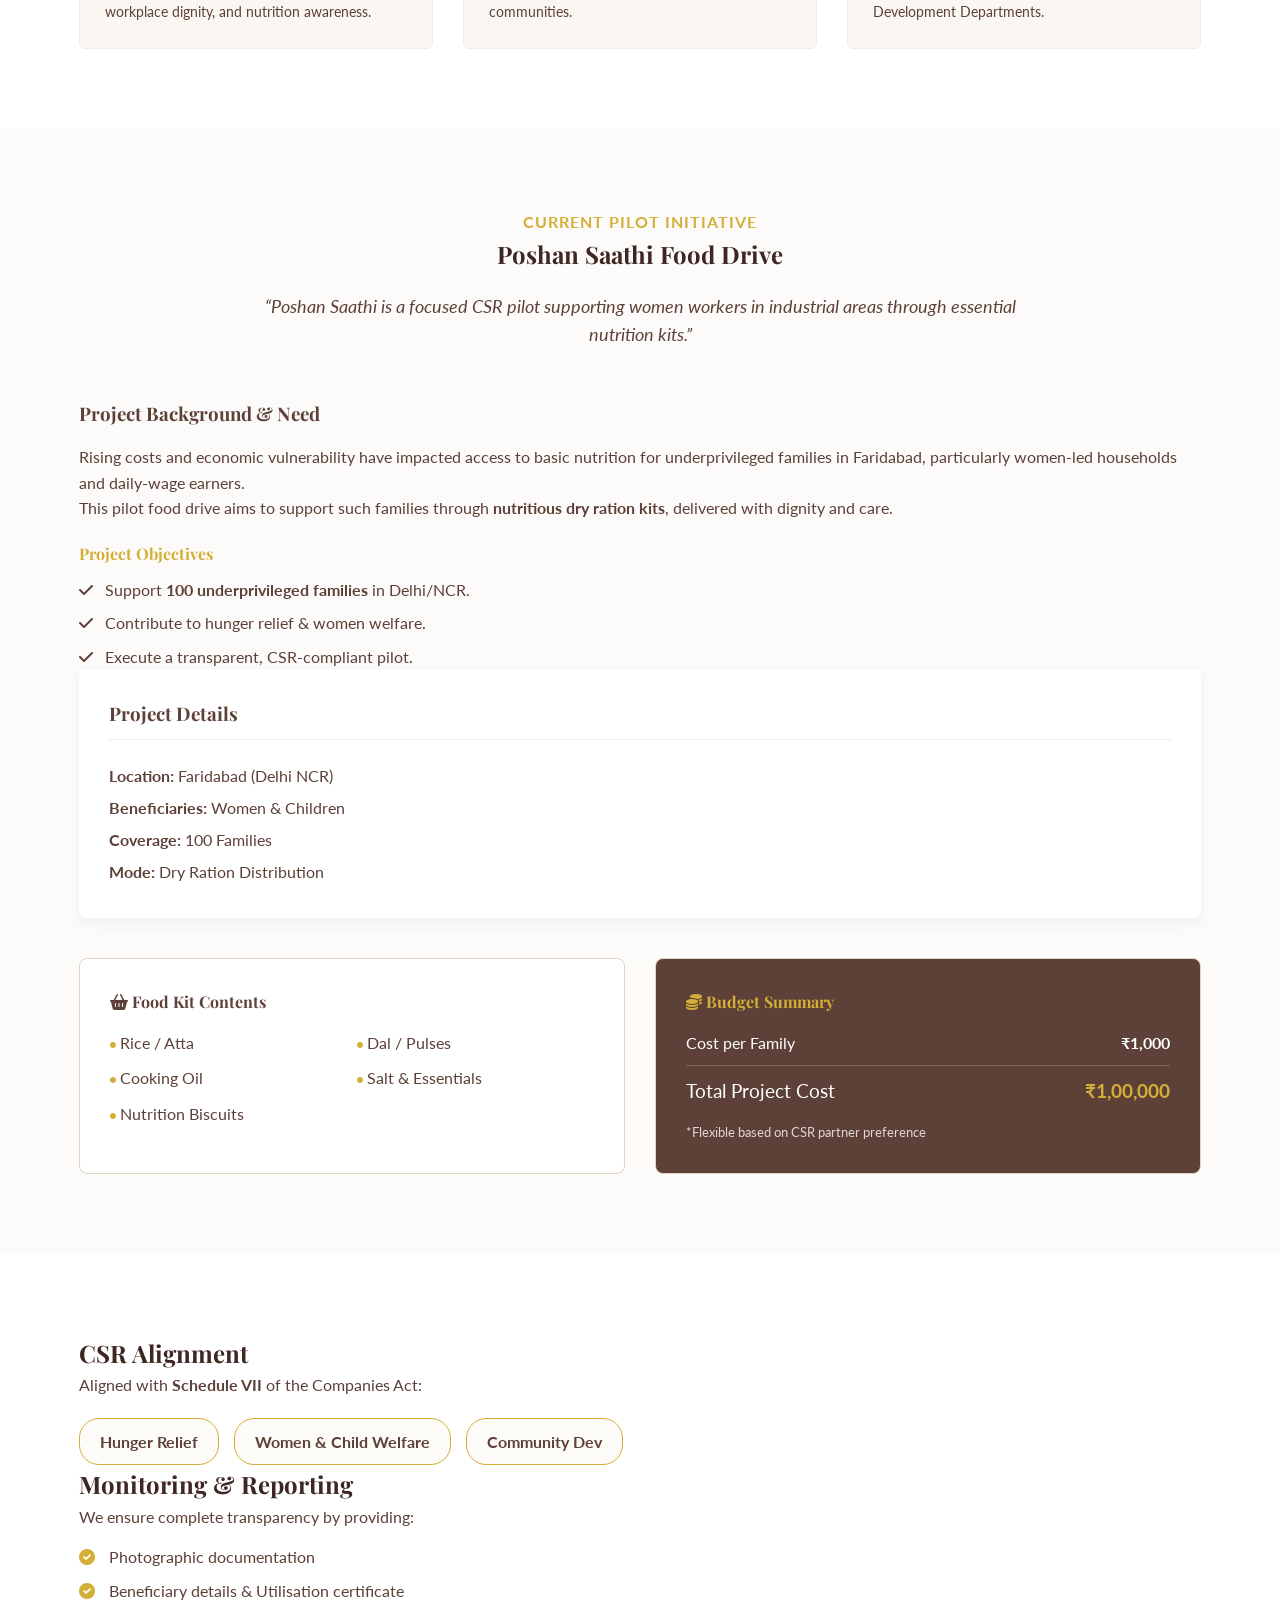
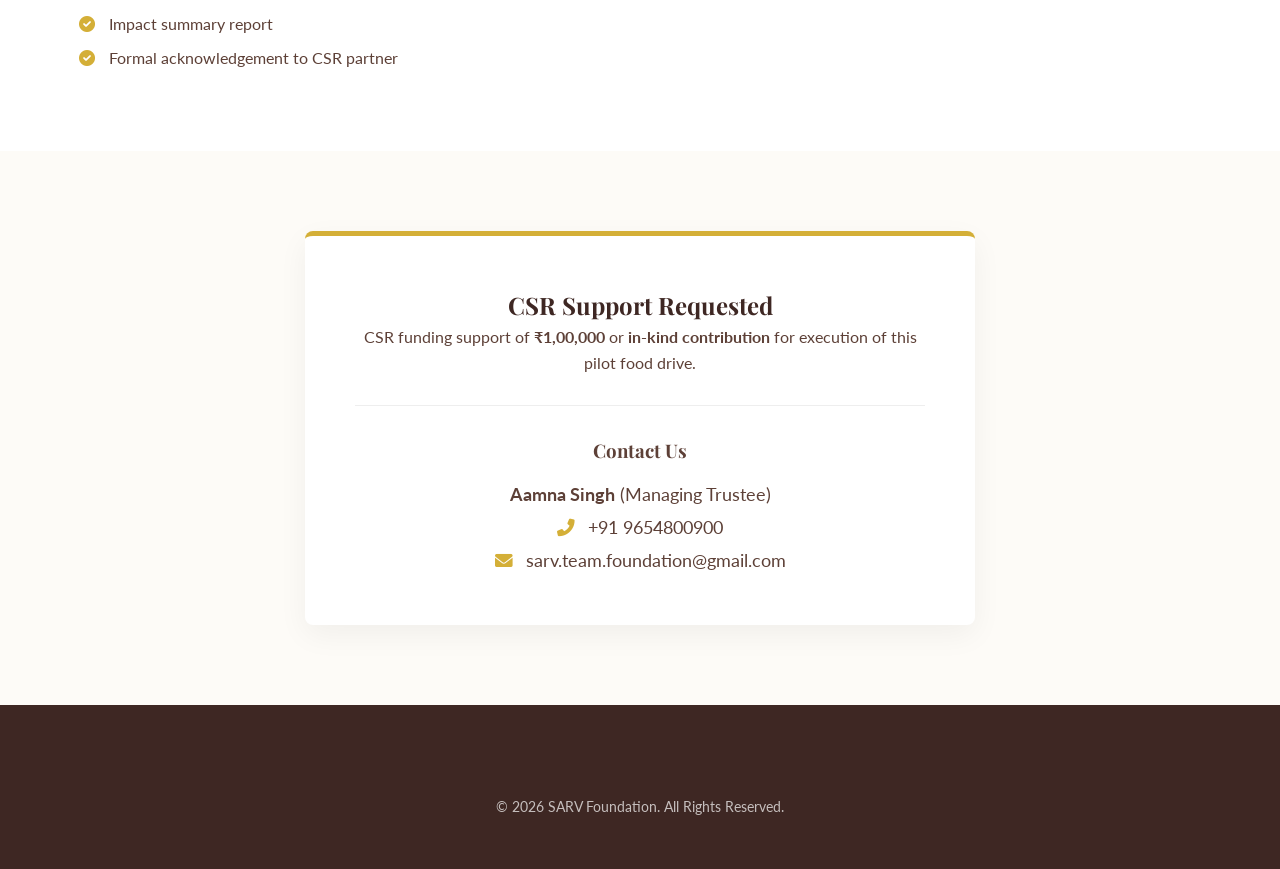
==== commit 1cfa17bd: "Update about.html" ====
--- a/about.html
+++ b/about.html
@@ -54,7 +54,7 @@
 
     </div>
 </nav>
-    <header class="hero-section" style="height: 65vh; background: linear-gradient(rgba(93, 64, 55, 0.7), rgba(93, 64, 55, 0.7)), url('assets/FB_IMG_1579864171733.jpg') center/cover;">
+    <header class="hero-section" style="height: 80vh; background: linear-gradient(rgba(93, 64, 55, 0.7), rgba(93, 64, 55, 0.7)), url('assets/FB_IMG_1579864171733.jpg') center/cover;">
         <div class="hero-overlay"></div>
         <div class="container hero-content text-center">
             <h1 style="color: #fff;">About Sarv</h1>
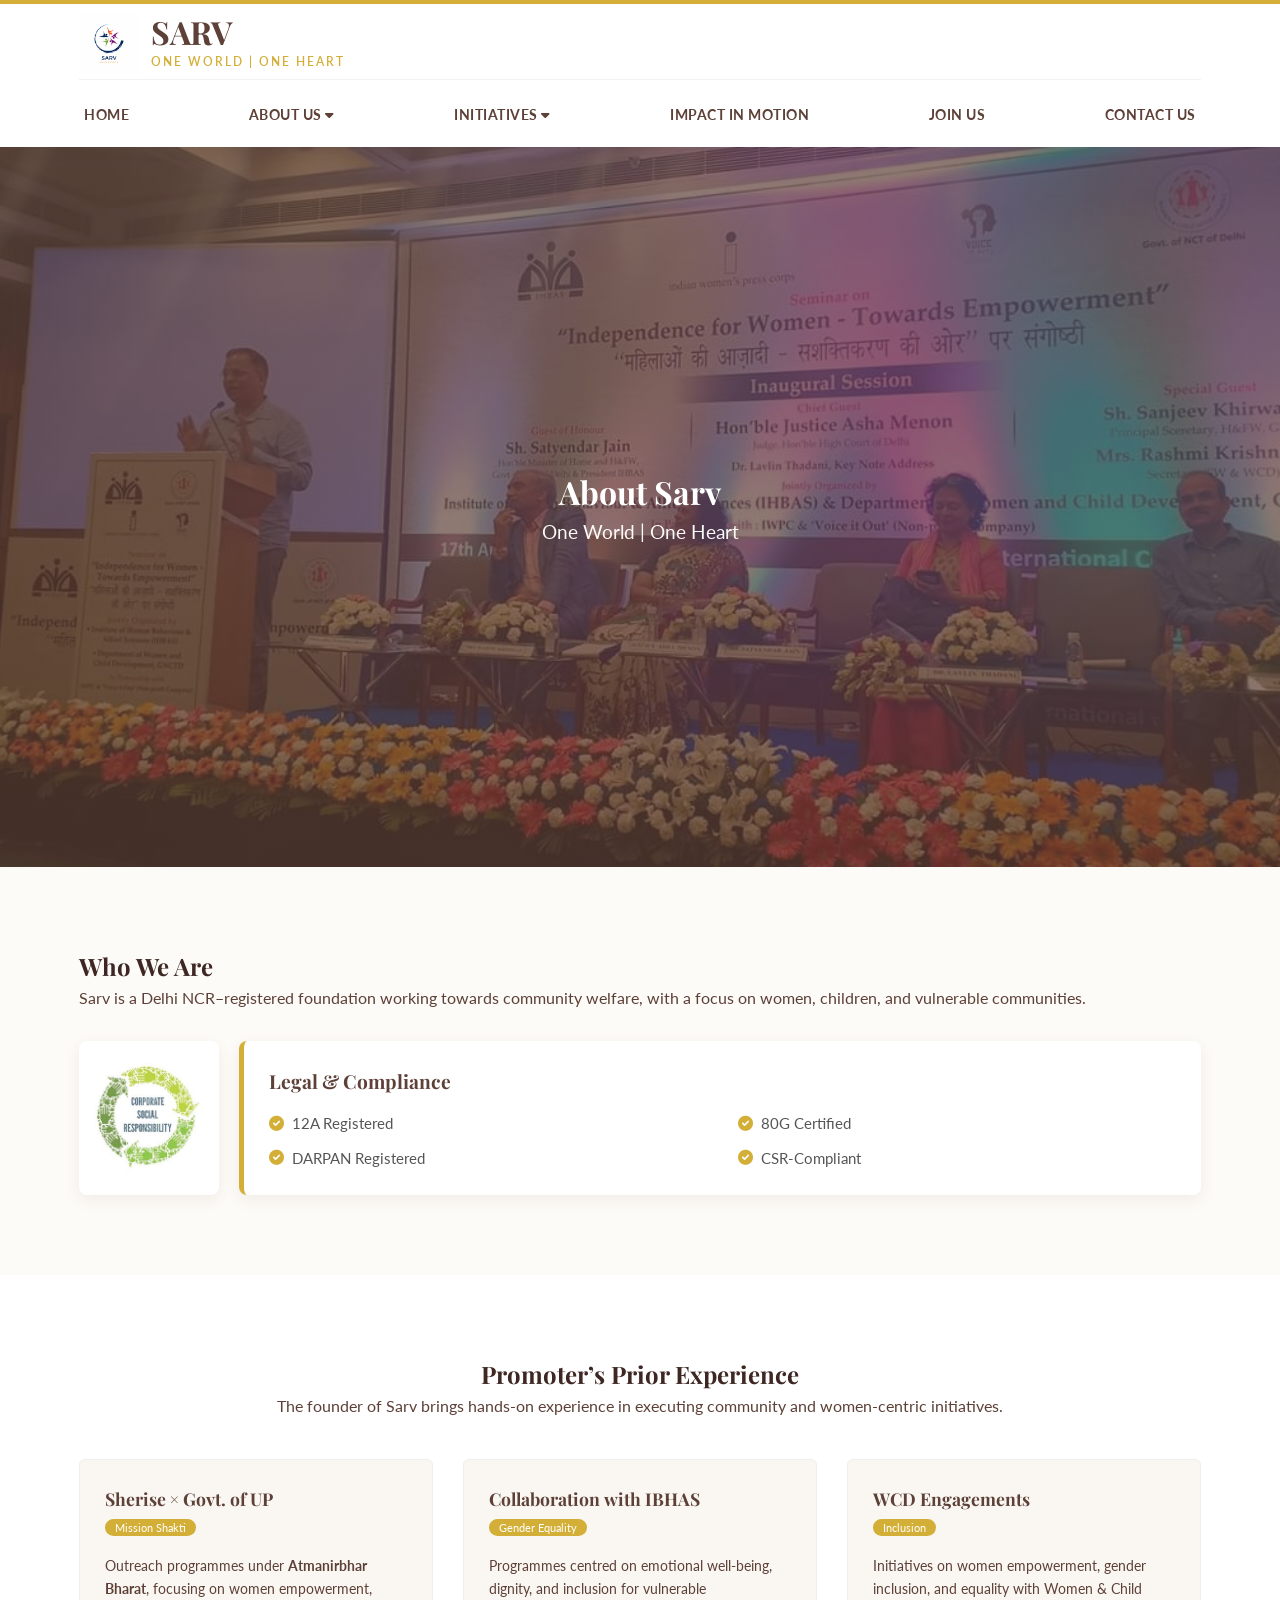
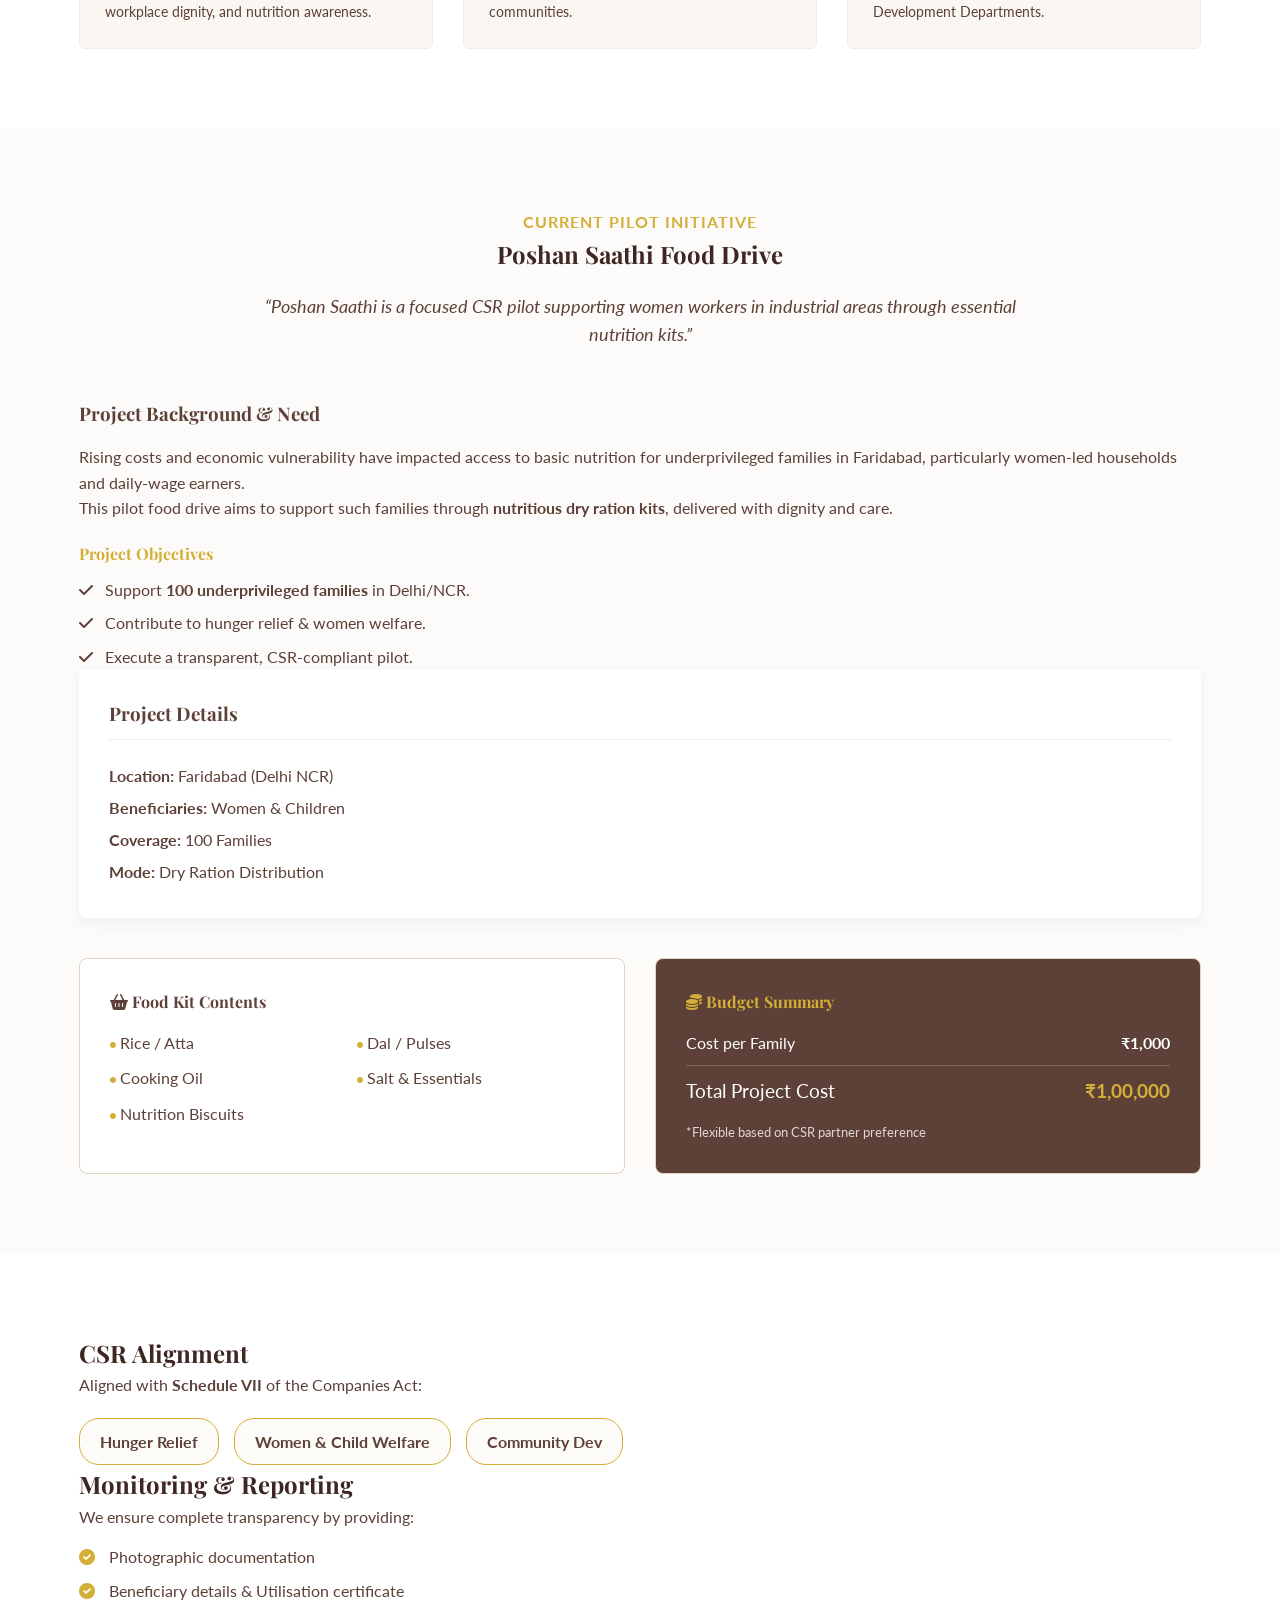
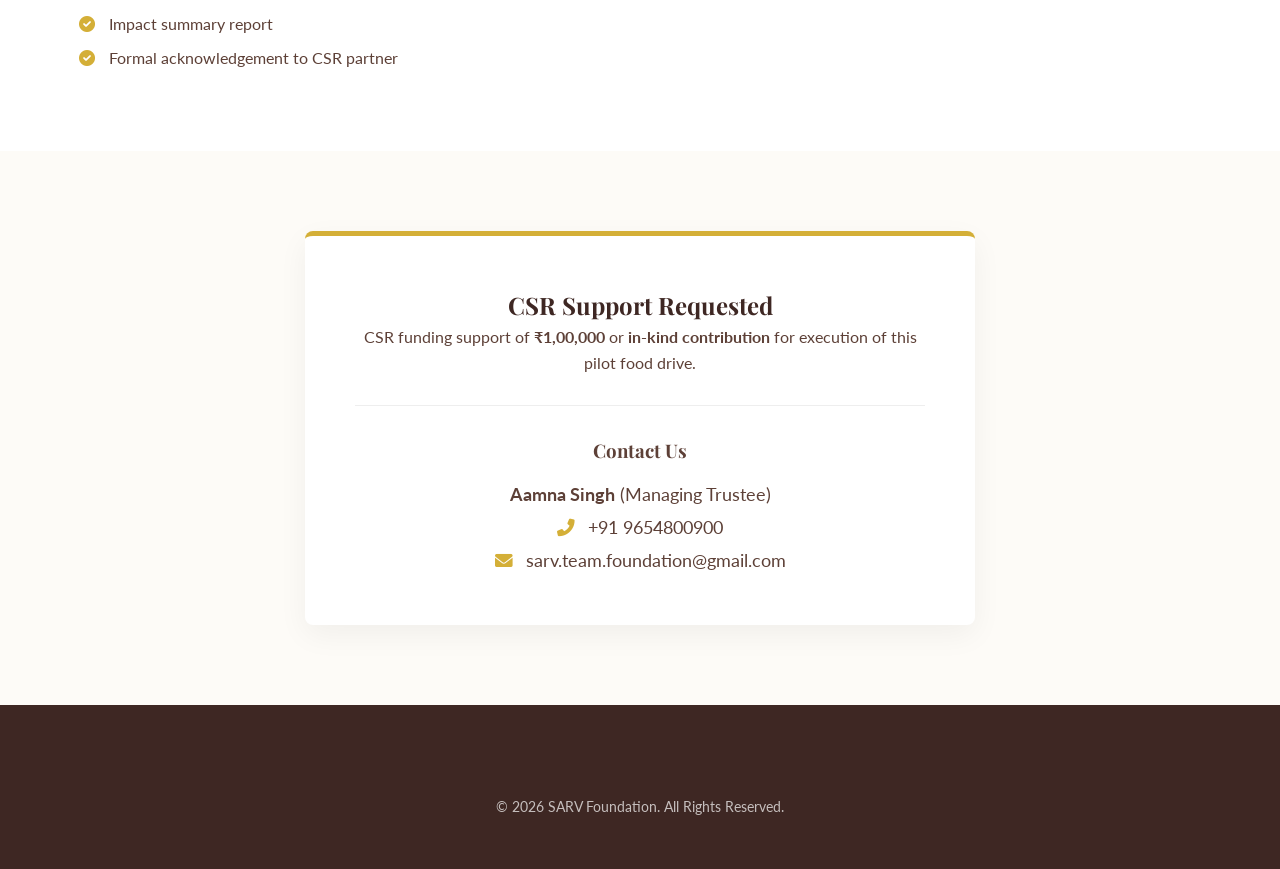
==== commit 51043db2: "Update about.html" ====
--- a/about.html
+++ b/about.html
@@ -238,5 +238,16 @@
     </footer>
 
     <script src="script.js"></script>
+    <script>
+    // Mobile Menu Toggle Script
+    const hamburger = document.querySelector('.hamburger');
+    const menuRow = document.querySelector('.menu-row');
+
+    if (hamburger && menuRow) {
+        hamburger.addEventListener('click', () => {
+            menuRow.classList.toggle('active'); // CSS class toggle karega
+        });
+    }
+</script>
 </body>
 </html>
--- a/style.css
+++ b/style.css
@@ -111,58 +111,81 @@
 /* =========================================
    5. HEADER & HERO SECTIONS (Corrected Formatting)
    ================================********* */
-.hero-section {
+/* =========================================
+   SMART RESPONSIVE HERO SECTION
+   ================================********* */
+
+/* 1. SABHI DEVICES KE LIYE COMMON SETTINGS */
+.cover-hero, 
+.hero-section,
+.hero-slideshow, 
+.slide {
     position: relative;
-    display: flex;
-    align-items: center;
-    justify-content: center;
-    /* FIX: Height 55vh ensures it's tall enough but not full screen */
-    height: 75vh; 
-    /* FIX: Top Center ensures heads/faces aren't cut off */
-    background-position: top center !important; 
+    width: 100%;
+    /* Image ko box cover karne do, lekin stretch mat karo */
     background-size: cover !important;
     background-repeat: no-repeat !important;
-}
-
-.hero-overlay {
-    position: absolute; top: 0; left: 0; width: 100%; height: 100%;
-    background: linear-gradient(rgba(62, 39, 35, 0.5), rgba(62, 39, 35, 0.4)); /* Consistent overlay */
-    z-index: 1;
-}
-
-.hero-content { position: relative; z-index: 2; text-align: center; color: #fff; }
-.hero-content h1 { font-size: 3.5rem; text-shadow: 2px 2px 10px rgba(0,0,0,0.5); margin-bottom: 10px; }
-.hero-content p { font-size: 1.3rem; font-weight: 300; letter-spacing: 1px; color: #fdfbf7; }
-
-/* Cover Hero (Only for Home Page) */
-.cover-hero {
-    position: relative;
-    height: 85vh;
-    background-size: cover !important;
-    background-position: center !important;
-    display: flex;
-    align-items: center;
-    justify-content: center;
-}
-.hero-overlay-gradient {
-    position: absolute; top: 0; left: 0; width: 100%; height: 100%;
-    background: linear-gradient(135deg, rgba(93, 64, 55, 0.85) 0%, rgba(212, 175, 55, 0.4) 100%);
-    z-index: 1;
-}
-.mandala-pattern {
-    position: absolute; top: 0; left: 0; width: 100%; height: 100%; z-index: 2; opacity: 0.1;
-    background-image: radial-gradient(circle at center, transparent 0%, transparent 20%, #fff 21%, #fff 22%, transparent 23%), radial-gradient(circle at center, transparent 0%, transparent 30%, #fff 31%, #fff 32%, transparent 33%);
-    background-size: 100px 100px;
-}
-.main-title { font-family: 'Playfair Display', serif; font-size: 4.5rem; font-weight: 700; color: #fff; margin-bottom: 10px; z-index: 3; position: relative; }
-.sub-title { font-family: 'Playfair Display', serif; font-size: 2rem; color: #fdfbf7; margin-bottom: 20px; font-weight: 400; z-index: 3; position: relative; }
-.hero-text { font-family: 'Lato', sans-serif; font-size: 1.4rem; color: #fdfbf7; z-index: 3; position: relative; }
-
-.btn-hero { display: inline-block; padding: 15px 35px; margin: 10px; border-radius: 50px; font-weight: bold; text-transform: uppercase; letter-spacing: 1px; transition: all 0.3s ease; font-size: 0.9rem; position: relative; z-index: 3; }
-.btn-hero.primary { background-color: var(--gold-accent); color: var(--primary-brown); }
-.btn-hero.secondary { border: 2px solid #fff; color: #fff; }
-.btn-hero:hover { background-color: #fff; color: var(--primary-brown); }
-
+    /* By default, photo ka upar ka hissa (Faces) focus mein rahe */
+    background-position: top center !important; 
+}
+
+/* 2. DESKTOP / LAPTOP (Badi Screen) */
+/* Jab screen chaudi ho, to height badi rakho */
+@media (min-width: 1025px) {
+    .cover-hero { 
+        height: 85vh; /* Home page bada */
+    }
+    .hero-section { 
+        height: 60vh; /* Inner pages normal */
+        background-position: center center !important; /* Laptop pe center thik hai */
+    }
+}
+
+/* 3. TABLET (iPad wagera) */
+@media (max-width: 1024px) and (min-width: 769px) {
+    .cover-hero { height: 60vh; }
+    .hero-section { height: 50vh; }
+}
+
+/* 4. MOBILE (Phone) - Yahan "Automatic" adjustment hoga */
+@media (max-width: 768px) {
+    /* Height kam kar di taaki browser photo ko zabardasti zoom na kare */
+    .cover-hero { 
+        height: 50vh; 
+        min-height: 400px; /* Isse chota nahi hoga taaki text fit aaye */
+    }
+    
+    .hero-section { 
+        height: 35vh; 
+        min-height: 250px; 
+    }
+
+    /* Mobile pe photo ka 'Top Center' dikhana zaroori hai (Sir na kate) */
+    .slide, .hero-section {
+        background-position: top center !important;
+    }
+    
+    /* Text size chota kiya taaki photo dikhe */
+    .main-title { font-size: 2.2rem; margin-bottom: 5px; }
+    .sub-title { font-size: 1.1rem; margin-bottom: 10px; }
+    .hero-text { display: none; } /* Mobile pe lamba text chupana better hai */
+}
+/* --- SLIDESHOW FIX (Index Page ke liye) --- */
+/* Ye zaroori hai taaki slide puri height le lein */
+.hero-slideshow, .slide {
+    position: absolute;
+    top: 0; left: 0;
+    width: 100%; height: 100%;
+    background-size: cover;
+    background-position: center center;
+}
+
+/* --- TEXT SIZE ADJUSTMENT (Mobile ke liye) --- */
+@media (max-width: 768px) {
+    .main-title { font-size: 2.5rem; } /* Text chota kiya */
+    .sub-title { font-size: 1.2rem; }
+    .hero-content { padding: 0 15px; }
+}
 /* =========================================
    6. IMPACT & GALLERY
    ================================********* */
@@ -225,12 +248,12 @@
 .btn-text:hover { color: var(--primary-brown); text-decoration: underline; }
 
 /* --- ESSENCE PAGE (Overlapping Collage) --- */
-
+/* --- BASE STYLES (Jo aapne provide kiye) --- */
 .collage-container {
     position: relative;
+    height: 450px;
     width: 100%;
-    max-width: 450px; /* Width controlled */
-    height: 400px;    /* Sufficient height for overlapping */
+    max-width: 500px;
     margin: 0 auto;
 }
 
@@ -240,8 +263,7 @@
     box-shadow: 0 10px 25px rgba(93, 64, 55, 0.15);
     border-radius: 4px;
     overflow: hidden;
-    transition: all 0.4s ease; /* Smooth Zoom Effect */
-    cursor: default; /* No pointer cursor implies not clickable */
+    transition: transform 0.3s ease, z-index 0.3s;
 }
 
 .collage-item img {
@@ -251,14 +273,13 @@
     display: block;
 }
 
-/* --- HOVER EFFECT: Zoom & Highlight --- */
+/* Hover Effect */
 .collage-item:hover {
-    transform: scale(1.1) !important; /* Zoom in */
-    z-index: 20 !important; /* Bring to front */
-    box-shadow: 0 20px 40px rgba(93, 64, 55, 0.3);
-}
-
-/* --- IMAGE POSITIONS --- */
+    transform: scale(1.05) !important; /* Zoom effect */
+    z-index: 10 !important; /* Upar laane ke liye */
+}
+
+/* --- POSITIONING (Ye zaroori hai images ko set karne ke liye) --- */
 
 /* Image 1: Top Left (DSC_7257.JPG) */
 .img-1 {
@@ -266,40 +287,41 @@
     height: 180px;
     top: 0;
     left: 0;
-    transform: rotate(-5deg);
     z-index: 1;
+    transform: rotate(-5deg); /* Thoda Teda */
 }
 
 /* Image 2: Bottom Right (DSC_7565.JPG) */
 .img-2 {
-    width: 340px;
+    width: 220px;
     height: 260px;
-    bottom: 10px;
+    bottom: 20px;
     right: 0;
-    transform: rotate(4deg);
     z-index: 2;
+    transform: rotate(3deg);
 }
 
 /* Image 3: Center/Overlay (img.png) */
 .img-3 {
-    width: 260px;
-    height: 200px;
-    top: 35%;
-    left: 15%;
-    transform: rotate(-3deg);
+    width: 180px;
+    height: 140px;
+    top: 40%;
+    left: 20%;
     z-index: 3;
-    border-color: var(--gold-accent); /* Gold border for emphasis */
-}
-
-/* Responsive Adjustments */
-@media (max-width: 900px) {
-    .split-layout {
-        flex-direction: column; /* Text top, Images bottom */
-    }
+    transform: rotate(8deg);
+    border-color: #d4af37; /* Optional: Gold border for center image */
+}
+
+/* Mobile Responsive */
+@media (max-width: 768px) {
     .collage-container {
+        height: 350px;
+        max-width: 320px;
         margin-top: 40px;
-        height: 350px;
-    }
+    }
+    .img-1 { width: 160px; height: 120px; }
+    .img-2 { width: 150px; height: 180px; }
+    .img-3 { width: 140px; height: 110px; top: 35%; left: 15%; }
 }
 /* Timeline */
 .timeline-container { display: flex; justify-content: space-between; align-items: flex-start; position: relative; margin-top: 50px; padding: 20px 0; }
@@ -621,3 +643,6 @@
 
 
 
+
+
+
